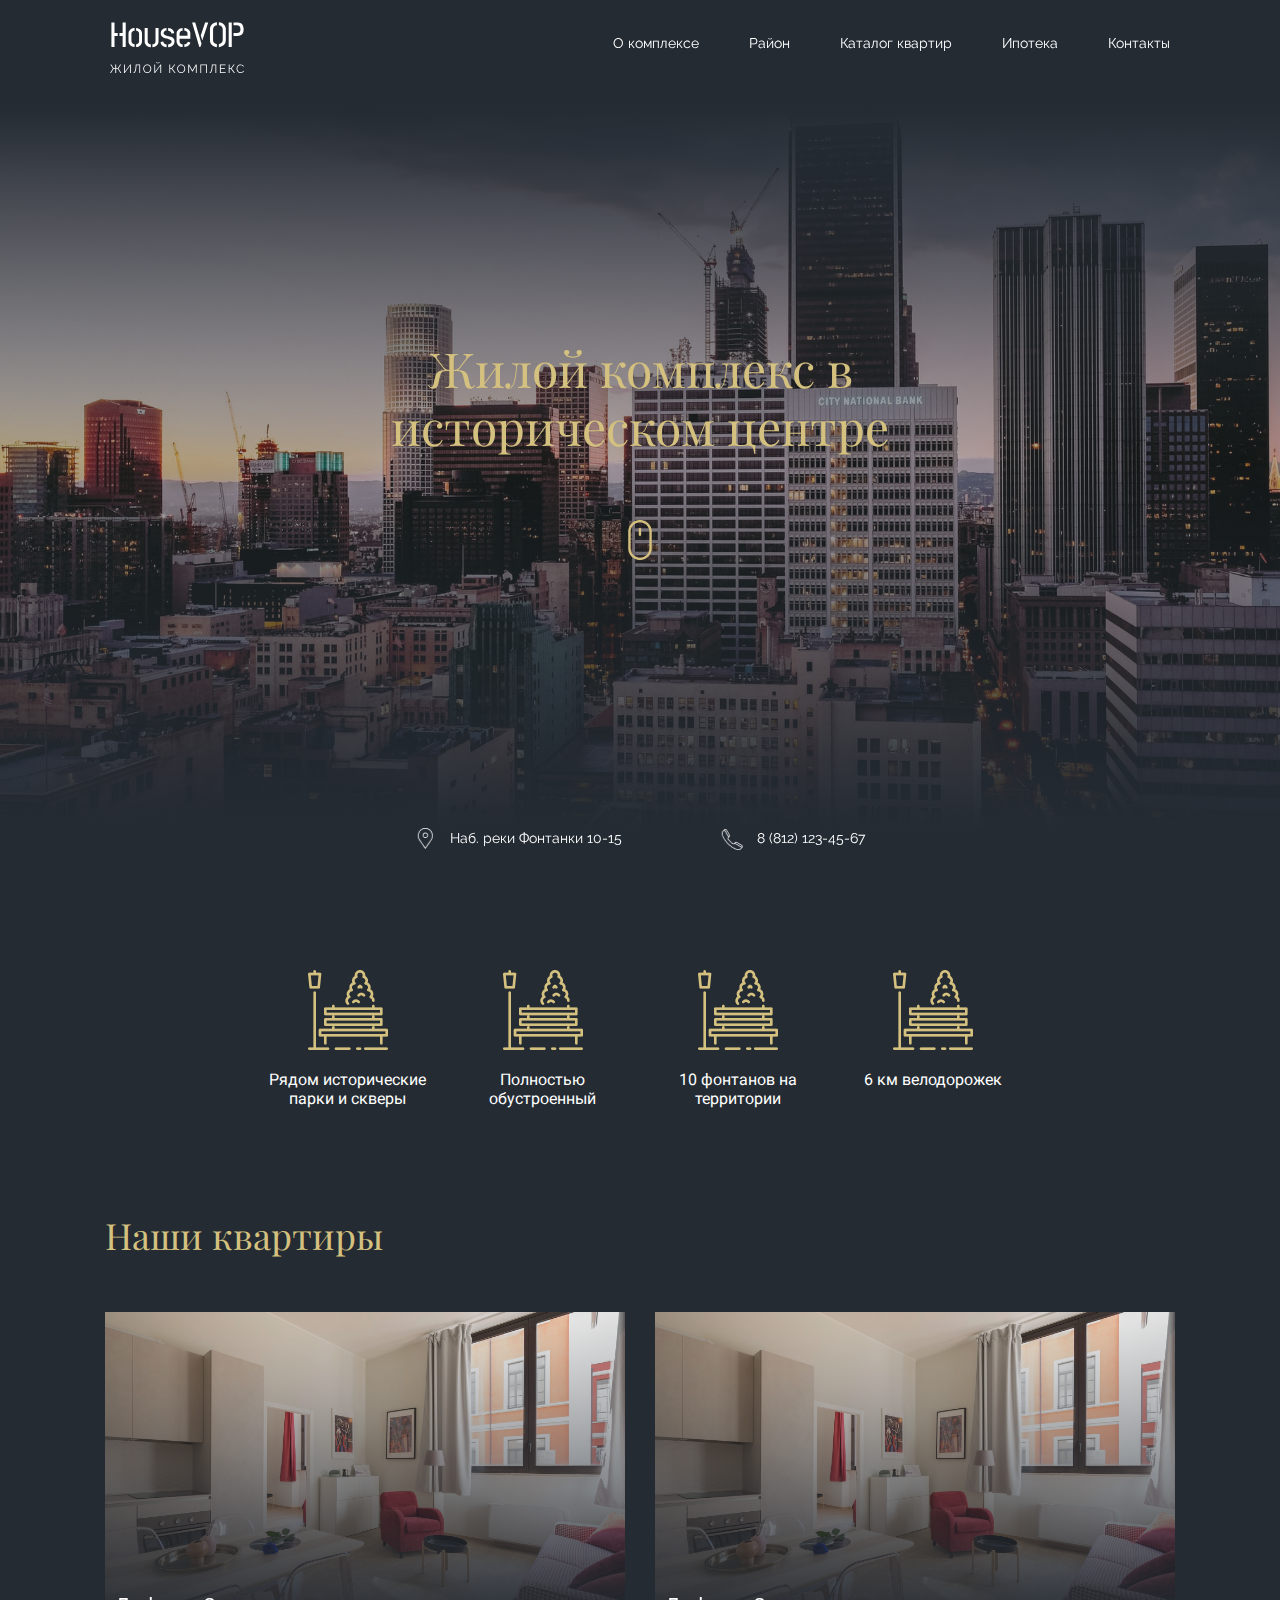
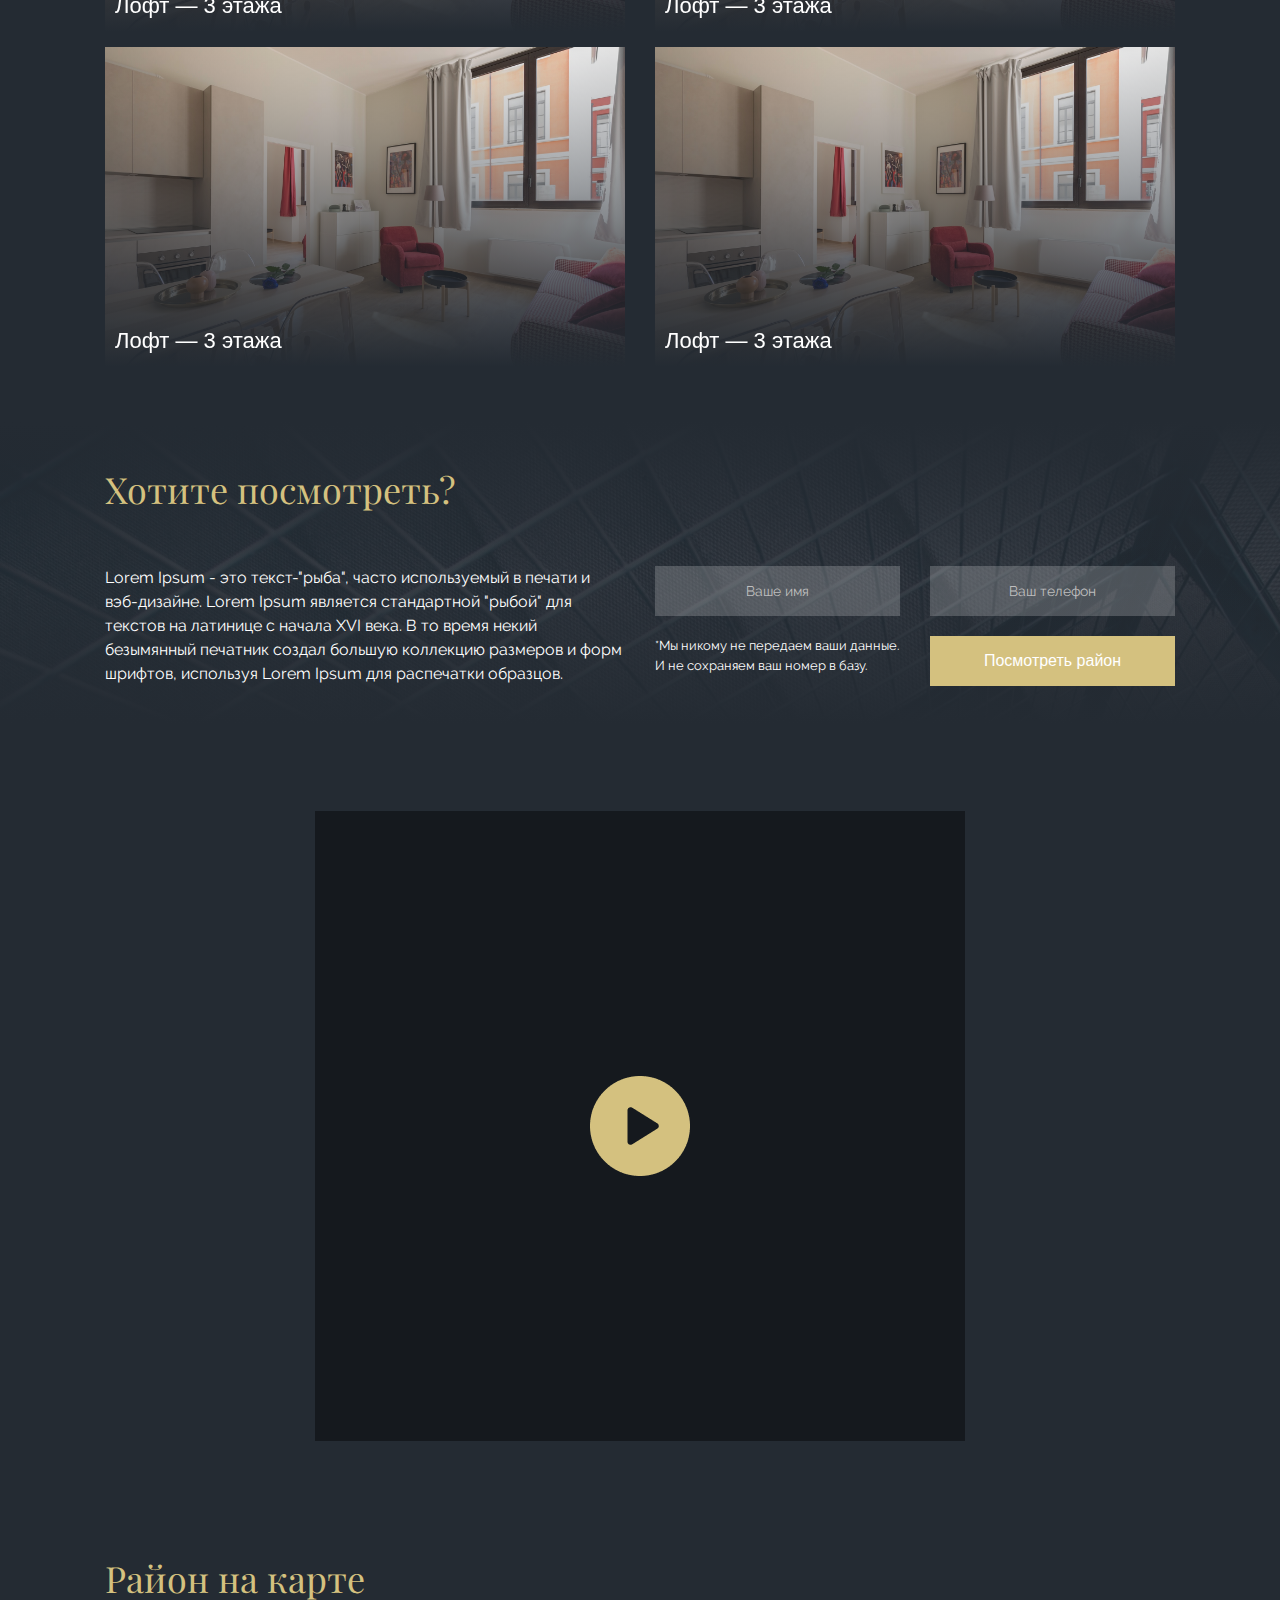
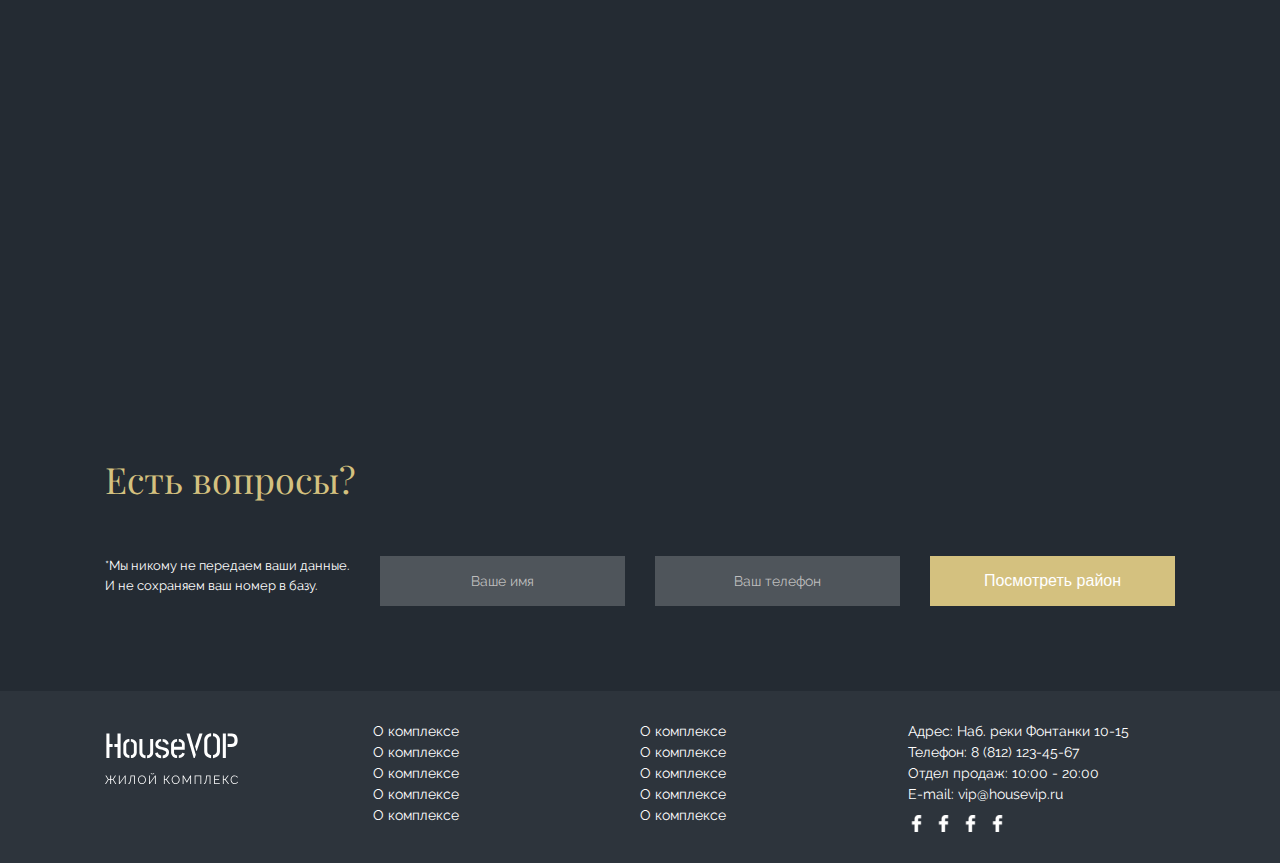
==== index.html @ dcdd450c "add home page" ====
<!DOCTYPE html>
<html lang="en">
<head>
	<title></title>
	 <meta charset="UTF-8">
   	 <meta name="viewport" content="width=device-width, initial-scale=1.0">

   	<link rel="stylesheet" type="text/css" href="css/bootstrap.css">
   	<link rel="stylesheet" type="text/css" href="css/slick.css">
   	<link rel="stylesheet" type="text/css" href="css/slicktheme.css">
	<link rel="stylesheet" type="text/css" href="css/main.css">

</head>
<body>



<header id="header">
	<div class="header_fluid">
		<div class="logo">
			<a href="">
				<img src="images/first-screen__logo.svg" alt="">
			</a>
		</div>

		<nav>
			<ul>
				<li>
					<a href="">О комплексе</a>
				</li>
				<li>
					<a href="">Район</a>
				</li>
				<li>
					<a href="">Каталог квартир</a>
				</li>
				<li>
					<a href="">Ипотека</a>
				</li>
				<li>
					<a href="">Контакты</a>
				</li>
			</ul>
		</nav>
	</div>
</header>

<main id="main_wrapper">

	<div class="slider_fluid">

		<div class="home_info_slider">
			<div>
				<h2>
					<a href="">
						Жилой комплекс в историческом центре
					</a>
				</h2>
			</div>

			<div>
				<h2>
					<a href="">
						Жилой комплекс в историческом центре
					</a>
				</h2>
			</div>
			<div>
				<h2>
					<a href="">
						Жилой комплекс в историческом центре
					</a>
				</h2>
			</div>
			<div>	
				<h2>
					<a href="">
						Жилой комплекс в историческом центре
					</a>
				</h2>
			</div>
			
		</div>


		<div class="scroll_down">
			<a href="#about">
				<img src="images/mouse.png" alt="">
			</a>
		</div>

	</div>

	<div class="home_contact_info_fluids">

		<div>
			<img src="images/placeholder.png">
			<span>Наб. реки Фонтанки 10-15</span>
		</div>

		<div>
			<a href="tel:8 (812) 123-45-67">
				<img src="images/phone-call.png">
              <span>8 (812) 123-45-67</span>
            </a>
		</div>

	</div>
	
</main>


<section id="about">

	<div class="info_tabs_fluid">
		
		<div class="info_tabs_box">
			<div class="info_tab">
				<a href="">
					<img src="images/bench.png" alt="">
					<h3>Рядом исторические парки и скверы</h3>
				</a>
			</div>

			<div class="info_tab">
				<a href="">
					<img src="images/bench.png" alt="">
					<h3>Полностью обустроенный</h3>
				</a>
			</div>

			<div class="info_tab">
				<a href="">
					<img src="images/bench.png" alt="">
					<h3>10 фонтанов на территории</h3>
				</a>
			</div>

			<div class="info_tab">
				<a href="">
					<img src="images/bench.png" alt="">
					<h3>6 км велодорожек</h3>
				</a>
			</div>
		</div>
	</div>



	<div class="rooms_fluid">

	<div class="rooms_main_wrapper">

		<div class="common_title">
			<span>Наши квартиры</span>
		</div>

		<div class="rooms_box_wrapper">

			<div class="rooms_box">
				<a href="">
					<img src="images/deborah-cortelazzi-gREquCUXQLI-unsplash.jpg" alt="">
					<span>Лофт — 3 этажа</span>
				</a>
			</div>

			<div class="rooms_box">
				<a href="">
					<img src="images/deborah-cortelazzi-gREquCUXQLI-unsplash.jpg" alt="">
					<span>Лофт — 3 этажа</span>
				</a>
			</div>

			<div class="rooms_box">
				<a href="">
					<img src="images/deborah-cortelazzi-gREquCUXQLI-unsplash.jpg" alt="">
					<span>Лофт — 3 этажа</span>
				</a>
			</div>

			<div class="rooms_box">
				<a href="">
					<img src="images/deborah-cortelazzi-gREquCUXQLI-unsplash.jpg" alt="">
					<span>Лофт — 3 этажа</span>
				</a>
			</div>

		</div>
		</div>

	</div>

</section>


<section id="form_section">
	<div class="form_fluid">
		<div class="common_title">
			<span>Хотите посмотреть?</span>
		</div>

		<div class="form_box">

			<div class="form_left_info">
				<p>Lorem Ipsum - это текст-"рыба", часто используемый в печати и вэб-дизайне. Lorem Ipsum является стандартной "рыбой" для текстов на латинице с начала XVI века. В то время некий безымянный печатник создал большую коллекцию размеров и форм шрифтов, используя Lorem Ipsum для распечатки образцов. </p>
			</div>

			<div class="form_inputs">
				<form>
					<div>
						<input type="text" name="" placeholder="Ваше имя">
					</div>
					<div>
						<input type="number" name="" placeholder="Ваш телефон">
					</div>
					<div>
						<p>*Мы никому не передаем ваши данные. И не сохраняем ваш номер в базу.</p>
					</div>
					<div>
						<button>Посмотреть район</button>
					</div>

				</form>


			</div>

		</div>

	</div>
</section>



<section id="video_section">
	

	<div class="video_fluid">
		<div class="home_video_box">
			<div class="video_decor">
				<img src="images/video_icon.png">
			</div>	
			<video muted="muted">
			  <source src="video/Trees.mp4" type="video/mp4">
			</video>
		</div>

	</div>
</section>



<section id="map_section">
	<div class="map_fluid">

		<div class="common_title">
			<span>Район на карте</span>
		</div>

		<div class="map_box">

			<iframe src="https://www.google.com/maps/embed?pb=!1m18!1m12!1m3!1d325518.68780316407!2d30.252511957059642!3d50.4016990487754!2m3!1f0!2f0!3f0!3m2!1i1024!2i768!4f13.1!3m3!1m2!1s0x40d4cf4ee15a4505%3A0x764931d2170146fe!2sKyiv%2C%20Ukraine%2C%2002000!5e0!3m2!1sen!2sge!4v1590534793824!5m2!1sen!2sge" width="100%" allowfullscreen="" aria-hidden="false" tabindex="0"></iframe>

		</div>

	</div>
</section>



<section id="question">
	<div class="question_fluid common_width">

		<div class="common_title">
			<span>Есть вопросы?</span>
		</div>

		<div class="form_inputs">
				<form class="question_form">
					<div>
						<p>*Мы никому не передаем ваши данные. И не сохраняем ваш номер в базу.</p>
					</div>
					<div>
						<input type="text" name="" placeholder="Ваше имя">
					</div>
					<div>
						<input type="number" name="" placeholder="Ваш телефон">
					</div>
					
					<div>
						<button>Посмотреть район</button>
					</div>

				</form>


			</div>

	</div>
</section>



<footer>
	
	<div class="footer_fluid common_width">

		<div class="logo">
			<a href="">
				<img src="images/first-screen__logo.svg" alt="">
			</a>
		</div>
		<div>
			<ul>
				<li>
					<a href="">О комплексе</a>
				</li>
				<li>
					<a href="">О комплексе</a>
				</li>
				<li>
					<a href="">О комплексе</a>
				</li>
				<li>
					<a href="">О комплексе</a>
				</li>
				<li>
					<a href="">О комплексе</a>
				</li>
			</ul>
		</div>
		<div>
			<ul>
				<li>
					<a href="">О комплексе</a>
				</li>
				<li>
					<a href="">О комплексе</a>
				</li>
				<li>
					<a href="">О комплексе</a>
				</li>
				<li>
					<a href="">О комплексе</a>
				</li>
				<li>
					<a href="">О комплексе</a>
				</li>
			</ul>
		</div>
		<div>
			<ul>
				<li>
					Адрес: Наб. реки Фонтанки 10-15
				</li>
				<li>
					Телефон: 8 (812) 123-45-67
				</li>
				<li>
					Отдел продаж: 10:00 - 20:00
				</li>
				<li>
					E-mail: vip@housevip.ru
				</li>
				<li class="footer_social">
					<a href="" target="_blank">
						<img src="images/facebook-logo.png" alt="">
					</a>
					<a href="" target="_blank">
						<img src="images/facebook-logo.png" alt="">
					</a>
					<a href="" target="_blank">
						<img src="images/facebook-logo.png" alt="">
					</a>
					<a href="" target="_blank">
						<img src="images/facebook-logo.png" alt="">
					</a>
				</li>
			</ul>
		</div>

	</div>
</footer>










<script src="js/jquery-3.3.1.min.js"></script>
<script src="js/bootstrap.js"></script>
<script src="js/slick.js"></script>
<script src="js/main.js"></script>
</body>
</html>
---- css/slicktheme.css ----
@charset 'UTF-8';
/* Slider */
.slick-loading .slick-list
{
    background: #fff url('./ajax-loader.gif') center center no-repeat;
}

/* Icons */
@font-face
{
    font-family: 'slick';
    font-weight: normal;
    font-style: normal;

    src: url('./fonts/slick.eot');
    src: url('./fonts/slick.eot?#iefix') format('embedded-opentype'), url('./fonts/slick.woff') format('woff'), url('./fonts/slick.ttf') format('truetype'), url('./fonts/slick.svg#slick') format('svg');
}
/* Arrows */
.slick-prev,
.slick-next
{
    font-size: 0;
    line-height: 0;

    position: absolute;
    top: 50%;

    display: block;

    width: 50px;
    height: 50px;
    padding: 0;
    -webkit-transform: translate(0, -50%);
    -ms-transform: translate(0, -50%);
    transform: translate(0, -50%);

    cursor: pointer;

    color: transparent;
    border: none;
    outline: none;
    background: transparent;
}

.slick-prev:hover:before,
.slick-prev:focus:before,
.slick-next:hover:before,
.slick-next:focus:before
{
    opacity: 1;
}
.slick-prev.slick-disabled:before,
.slick-next.slick-disabled:before
{
    opacity: .25;
}

.slick-prev:before,
.slick-next:before
{
    font-family: 'slick';
    font-size: 20px;
    line-height: 1;

    opacity: .75;
    color: white;

    -webkit-font-smoothing: antialiased;
    -moz-osx-font-smoothing: grayscale;
}

.slick-prev
{
    left: -25px;
}
[dir='rtl'] .slick-prev
{
    right: -25px;
    left: auto;
}



.slick-next
{
    right: -25px;
}
[dir='rtl'] .slick-next
{
    right: auto;
    left: -25px;
}


/* Dots */
.slick-dotted.slick-slider
{
    margin-bottom: 30px;
}

.slick-dots
{
    position: absolute;
    bottom: -25px;

    display: block;

    width: 100%;
    padding: 0;
    margin: 0;

    list-style: none;

    text-align: center;
}
.slick-dots li
{
    position: relative;

    display: inline-block;

    width: 20px;
    height: 20px;
    margin: 0 5px;
    padding: 0;

    cursor: pointer;
}
.slick-dots li button
{
    font-size: 0;
    line-height: 0;

    display: block;

    width: 20px;
    height: 20px;
    padding: 5px;

    cursor: pointer;

    color: transparent;
    border: 0;
    outline: none;
    background: transparent;
}
.slick-dots li button:hover,
.slick-dots li button:focus
{
    outline: none;
}
.slick-dots li button:hover:before,
.slick-dots li button:focus:before
{
    opacity: 1;
}
.slick-dots li button:before
{
    font-family: 'slick';
    font-size: 6px;
    line-height: 20px;

    position: absolute;
    top: 0;
    left: 0;

    width: 20px;
    height: 20px;

    content: 'â€¢';
    text-align: center;

    opacity: .25;
    color: black;

    -webkit-font-smoothing: antialiased;
    -moz-osx-font-smoothing: grayscale;
}
.slick-dots li.slick-active button:before
{
    opacity: .75;
    color: black;
}
---- css/main.css ----
@charset "UTF-8";
/* Basic Reset */
*,
*::before,
*::after {
  margin: 0;
  padding: 0;
  box-sizing: border-box;
  outline: none;
  list-style-type: none;
  border: none;
  text-decoration: none; }

*:focus {
  outline: none; }

ul, h1, h2, h3, h4 {
  margin: 0px; }

li {
  list-style-type: none; }

a {
  text-decoration: none; }

a:hover {
  text-decoration: none; }

html {
  scroll-behavior: smooth; }

input::-webkit-outer-spin-button,
input::-webkit-inner-spin-button {
  -webkit-appearance: none; }

/* Firefox */
input[type=number] {
  -moz-appearance: textfield; }

::-webkit-scrollbar {
  width: 10px;
  background: #fff; }

/* Handle */
::-webkit-scrollbar-thumb {
  background: #242B33; }

/* Handle on hover */
::-webkit-scrollbar-thumb:hover {
  background: #D4C17F; }

body {
  background: #242B33; }

@font-face {
  font-family: 'Conv_Raleway-Medium';
  src: url("../fonts/Raleway-Medium.eot");
  src: local("Γÿ║"), url("../fonts/Raleway-Medium.woff") format("woff"), url("../fonts/Raleway-Medium.ttf") format("truetype"), url("../fonts/Raleway-Medium.svg") format("svg");
  font-weight: normal;
  font-style: normal; }
@font-face {
  font-family: 'Conv_Raleway-Regular';
  src: url("../fonts/Raleway-Regular.eot");
  src: local("Γÿ║"), url("../fonts/Raleway-Regular.woff") format("woff"), url("../fonts/Raleway-Regular.ttf") format("truetype"), url("../fonts/Raleway-Regular.svg") format("svg");
  font-weight: normal;
  font-style: normal; }
@font-face {
  font-family: 'Conv_PlayfairDisplay-Regular';
  src: url("../fonts/PlayfairDisplay-Regular.eot");
  src: local("Γÿ║"), url("../fonts/PlayfairDisplay-Regular.woff") format("woff"), url("../fonts/PlayfairDisplay-Regular.ttf") format("truetype"), url("../fonts/PlayfairDisplay-Regular.svg") format("svg");
  font-weight: normal;
  font-style: normal; }
@font-face {
  font-family: 'Conv_Roboto-Regular';
  src: url("../fonts/Roboto-Regular.eot");
  src: local("Γÿ║"), url("../fonts/Roboto-Regular.woff") format("woff"), url("../fonts/Roboto-Regular.ttf") format("truetype"), url("../fonts/Roboto-Regular.svg") format("svg");
  font-weight: normal;
  font-style: normal; }
#header {
  position: fixed;
  top: 0;
  left: 0;
  width: 100%;
  height: auto; }
  #header .header_fluid {
    display: flex;
    max-width: 1080px;
    margin: 0 auto;
    justify-content: space-between;
    align-items: center;
    padding: 10px 10px 10px 10px; }
    #header .header_fluid .logo a {
      display: block; }
      #header .header_fluid .logo a img {
        width: 135px;
        object-fit: contain; }
    #header .header_fluid nav ul {
      display: flex; }
      #header .header_fluid nav ul li:not(:last-child) {
        margin-right: 50px; }
      #header .header_fluid nav ul li a {
        color: #fff;
        font-size: 14px;
        font-family: "Conv_Raleway-Regular";
        transition: all .3s; }
        #header .header_fluid nav ul li a:hover {
          color: #D4C17F; }

footer {
  background-color: #2D343C;
  padding: 30px 0; }
  footer .footer_fluid {
    display: flex;
    padding: 0 15px; }
    footer .footer_fluid > div {
      flex: 0 0 25%;
      max-width: 25%; }
      footer .footer_fluid > div ul li {
        color: #fff;
        font-family: "Conv_Raleway-Regular";
        font-size: 14px; }
        footer .footer_fluid > div ul li a {
          color: #fff;
          font-family: "Conv_Raleway-Regular";
          font-size: 14px; }
          footer .footer_fluid > div ul li a:hover {
            text-decoration: underline; }
  footer .footer_social {
    display: flex;
    margin-top: 7px; }
    footer .footer_social a:not(:last-child) {
      margin-right: 10px; }
    footer .footer_social a img {
      height: 17px; }

.common_width {
  max-width: 1100px;
  margin: 0 auto; }

#main_wrapper {
  background-image: linear-gradient(180deg, #242B33 11.98%, rgba(45, 52, 60, 0.38) 51.04%, #242B33 92.19%), url("../images/owen-lystrup-boLgiM0qwkg-unsplash.jpg");
  width: 100%;
  height: 100vh;
  background-size: cover;
  background-repeat: no-repeat;
  background-position: center; }
  #main_wrapper .scroll_down {
    margin-top: 5%;
    animation: scrollAnime 3s linear infinite; }
  #main_wrapper .home_contact_info_fluids {
    display: flex;
    position: absolute;
    bottom: 50px;
    left: 50%;
    transform: translateX(-50%);
    align-items: center; }
    #main_wrapper .home_contact_info_fluids > div:first-child {
      margin-right: 100px; }
    #main_wrapper .home_contact_info_fluids > div img {
      padding-right: 10px;
      height: 21px;
      object-fit: contain; }
    #main_wrapper .home_contact_info_fluids > div a, #main_wrapper .home_contact_info_fluids > div span {
      color: #fff;
      font-family: "Conv_Raleway-Regular";
      font-size: 14px; }
  #main_wrapper .slider_fluid {
    height: 100%;
    display: flex;
    align-items: center;
    justify-content: center;
    flex-direction: column; }
    #main_wrapper .slider_fluid .home_info_slider {
      max-width: 540px;
      margin: 0 auto; }
      #main_wrapper .slider_fluid .home_info_slider > div {
        text-align: center; }
        #main_wrapper .slider_fluid .home_info_slider > div h2 a {
          color: #D4C17F;
          font-size: 48px;
          font-family: "Conv_PlayfairDisplay-Regular"; }

@keyframes scrollAnime {
  0% {
    transform: translateY(0); }
  50% {
    transform: translateY(6px); }
  100% {
    transform: translateY(0); } }
#about {
  background-color: #242B33; }

.info_tabs_fluid .info_tabs_box {
  display: flex;
  max-width: 800px;
  margin: 0 auto;
  padding: 70px 10px; }
  .info_tabs_fluid .info_tabs_box .info_tab {
    max-width: 25%;
    flex: 0 0 25%;
    padding: 0 10px; }
    .info_tabs_fluid .info_tabs_box .info_tab a {
      display: flex;
      align-items: center;
      justify-content: center;
      flex-direction: column;
      text-align: center; }
      .info_tabs_fluid .info_tabs_box .info_tab a img {
        width: 80px;
        object-fit: contain; }
      .info_tabs_fluid .info_tabs_box .info_tab a h3 {
        font-size: 16px;
        color: #fff;
        margin-top: 20px;
        font-family: "Conv_Roboto-Regular"; }

.rooms_fluid .rooms_main_wrapper {
  max-width: 1100px;
  margin: 0 auto; }
.rooms_fluid .rooms_box_wrapper {
  display: flex;
  flex-wrap: wrap;
  justify-content: space-between; }
  .rooms_fluid .rooms_box_wrapper .rooms_box {
    max-width: 50%;
    flex: 0 0 50%;
    padding: 0 15px;
    margin-bottom: 15px; }
    .rooms_fluid .rooms_box_wrapper .rooms_box a {
      display: block;
      width: 100%;
      height: 320px;
      position: relative; }
      .rooms_fluid .rooms_box_wrapper .rooms_box a:after {
        width: 100%;
        height: 100%;
        background-image: linear-gradient(180deg, rgba(36, 43, 51, 0) 0%, #242B33 100%);
        position: absolute;
        top: 0;
        left: 0;
        z-index: 1;
        content: ""; }
      .rooms_fluid .rooms_box_wrapper .rooms_box a img {
        width: 100%;
        height: 100%;
        object-fit: cover; }
      .rooms_fluid .rooms_box_wrapper .rooms_box a span {
        position: absolute;
        left: 10px;
        bottom: 10px;
        z-index: 10;
        color: #fff;
        font-style: "Conv_Raleway-Regular";
        font-size: 22px; }

.common_title {
  font-family: "Conv_PlayfairDisplay-Regular";
  color: #D4C17F;
  font-size: 36px;
  margin-bottom: 50px;
  padding-top: 30px;
  padding-left: 15px; }

#form_section {
  padding: 50px 0;
  background: linear-gradient(180deg, #242B33 10.42%, rgba(36, 43, 51, 0) 50.52%, #242B33 90.1%), linear-gradient(0deg, rgba(36, 43, 51, 0.9), rgba(36, 43, 51, 0.9)), url("../images/andre-sanano-gQ06DrUzNIk-unsplash.jpg"), #C4C4C4; }
  #form_section .form_fluid {
    max-width: 1100px;
    margin: 0 auto; }

.form_box {
  display: flex;
  justify-content: space-between; }
  .form_box > div {
    flex: 0 0 50%;
    max-width: 50%; }
    .form_box > div.form_left_info {
      padding: 0 15px; }
      .form_box > div.form_left_info p {
        color: #fff;
        font-family: "Conv_Raleway-Regular";
        font-size: 16px; }

.form_inputs form {
  display: flex;
  justify-content: space-between;
  flex-wrap: wrap; }
  .form_inputs form > div {
    flex: 0 0 50%;
    max-width: 50%;
    margin-bottom: 20px;
    padding: 0 15px; }
    .form_inputs form > div p {
      color: #fff;
      font-family: "Conv_Raleway-Regular";
      font-size: 13px; }
    .form_inputs form > div button {
      border: none;
      color: #fff;
      font-size: 16px;
      background-color: #D4C17F;
      outline: none;
      padding: 10px 0;
      width: 100%;
      height: 50px;
      cursor: pointer; }
    .form_inputs form > div input {
      background-color: rgba(255, 255, 255, 0.2);
      text-align: center;
      color: #fff;
      font-family: "Conv_Raleway-Regular";
      font-size: 14px;
      width: 100%;
      padding: 10px 5px;
      height: 50px; }
      .form_inputs form > div input::placeholder {
        color: #BEBEBE;
        font-family: "Conv_Raleway-Regular";
        font-size: 14px; }
  .form_inputs form.question_form {
    flex-wrap: unset; }
    .form_inputs form.question_form > div {
      flex: 0 0 25%;
      max-width: 25%; }

#video_section {
  padding: 50px 0; }

.home_video_box {
  max-width: 650px;
  margin: 0 auto;
  height: 70vh;
  overflow: hidden;
  position: relative;
  user-select: none; }
  .home_video_box .video_decor {
    position: absolute;
    width: 100%;
    height: 100%;
    top: 0;
    left: 0;
    background-color: rgba(0, 0, 0, 0.4);
    display: flex;
    align-items: center;
    justify-content: center; }
    .home_video_box .video_decor.active {
      display: none; }
  .home_video_box video {
    width: 100%;
    height: 100%;
    object-fit: cover;
    cursor: pointer; }

#question {
  padding: 30px 0 60px; }

#map_section {
  padding: 30px 0; }
  #map_section .map_fluid {
    max-width: 1100px;
    margin: 0 auto; }
  #map_section .map_box {
    padding: 0 15px;
    width: 100%; }
    #map_section .map_box iframe {
      width: 100%;
      height: 300px;
      object-fit: cover; }

/*# sourceMappingURL=main.css.map */
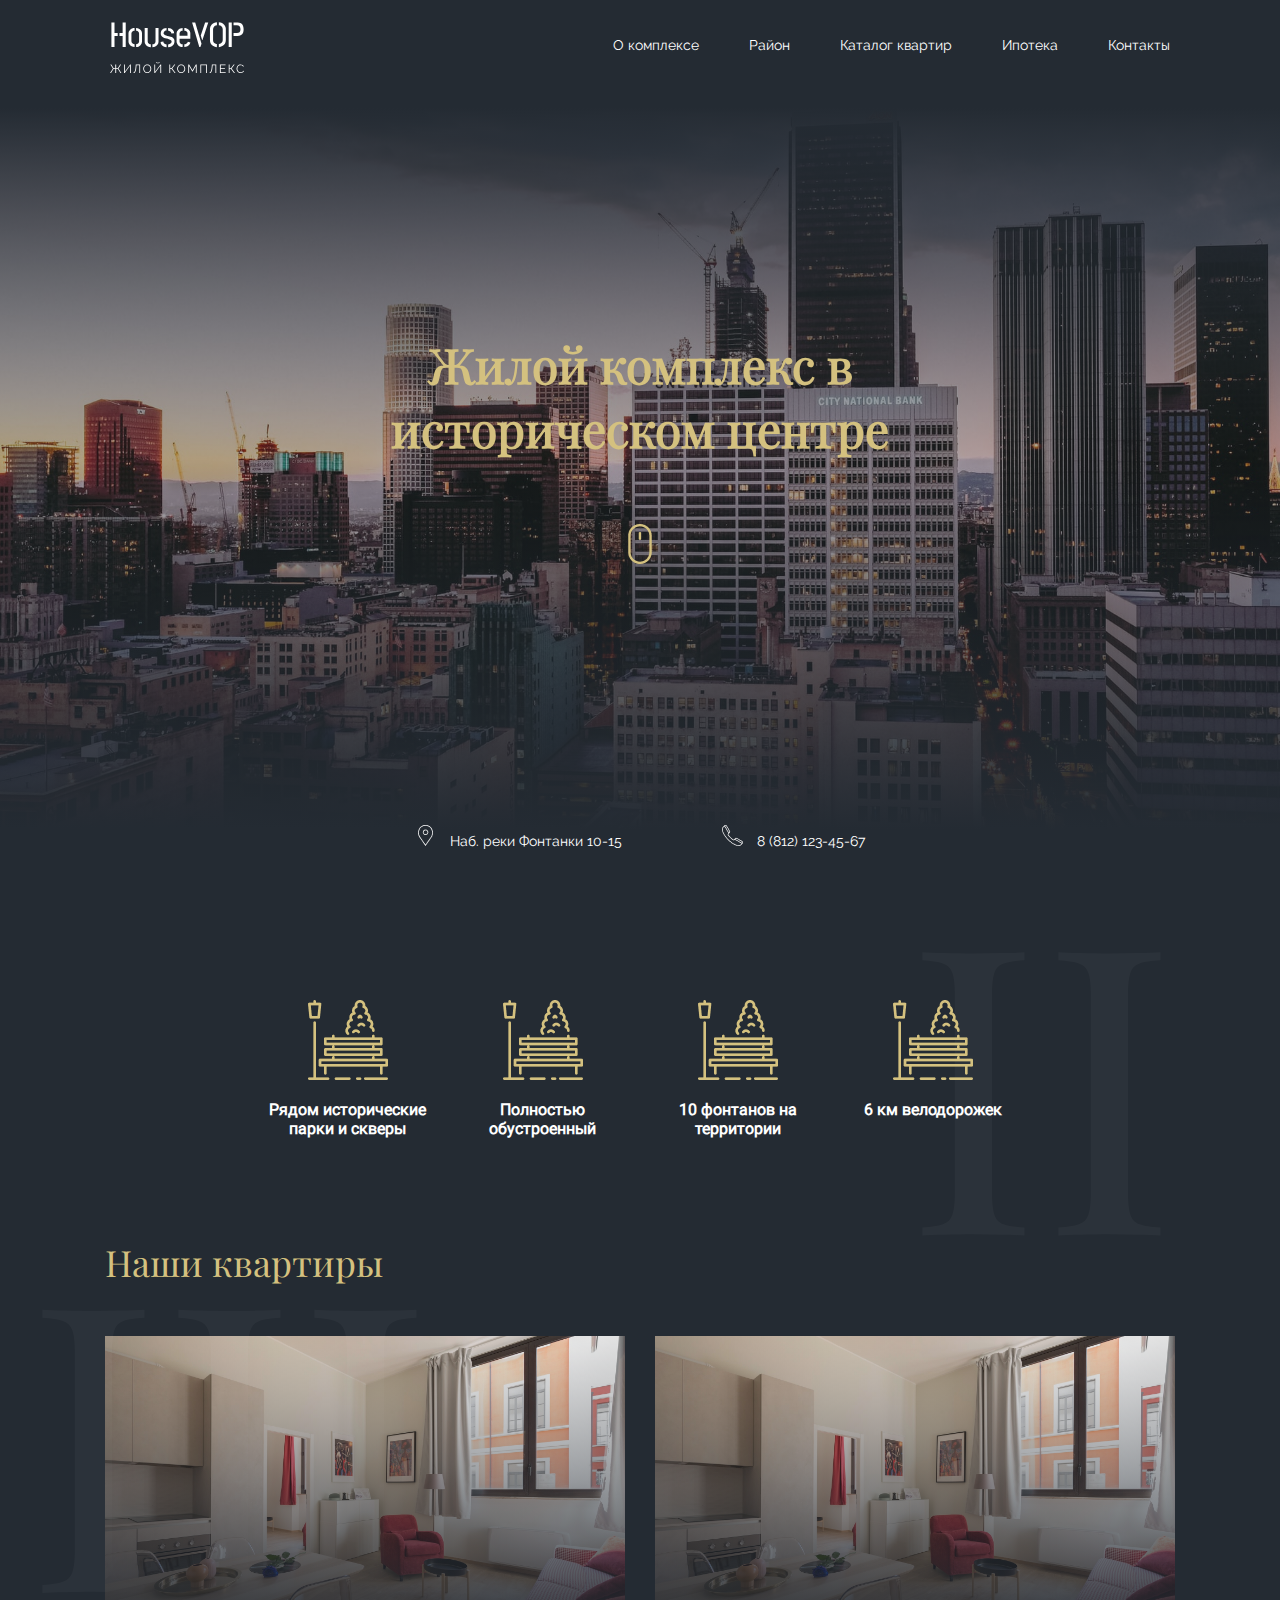
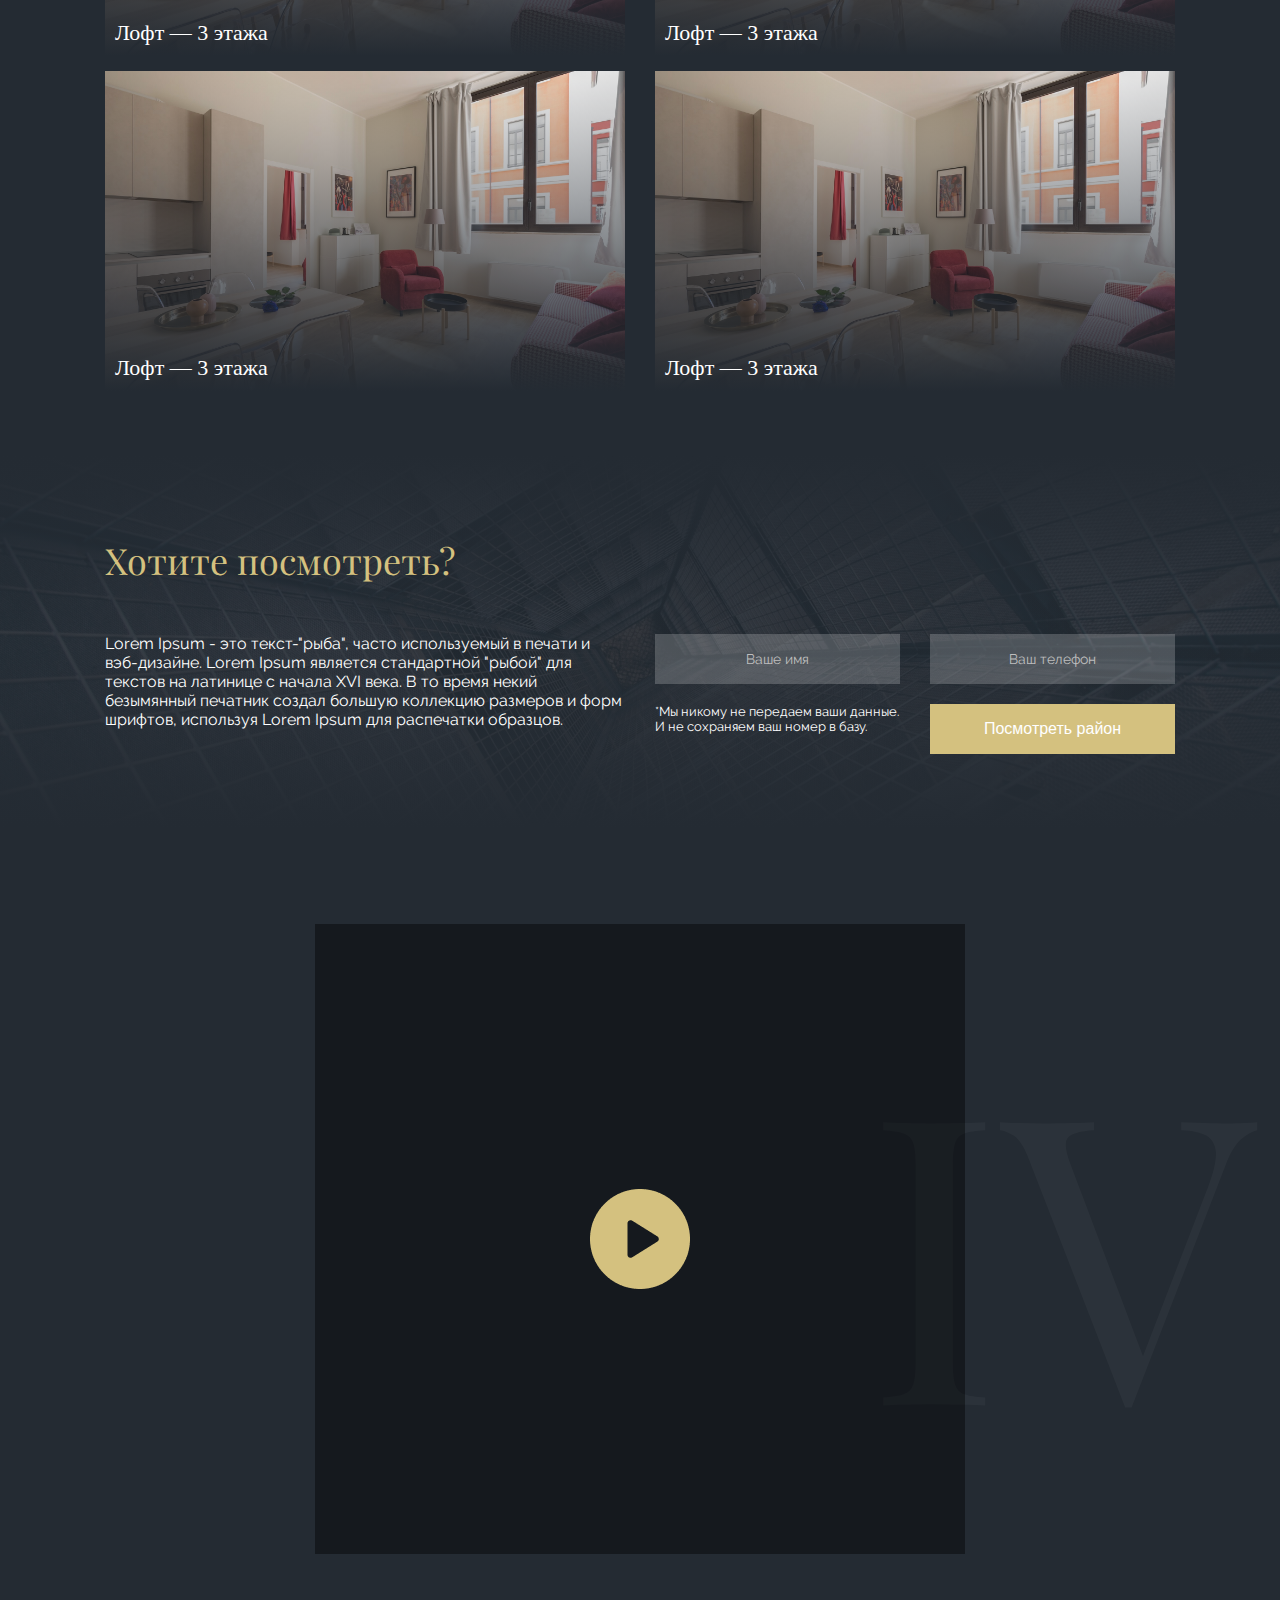
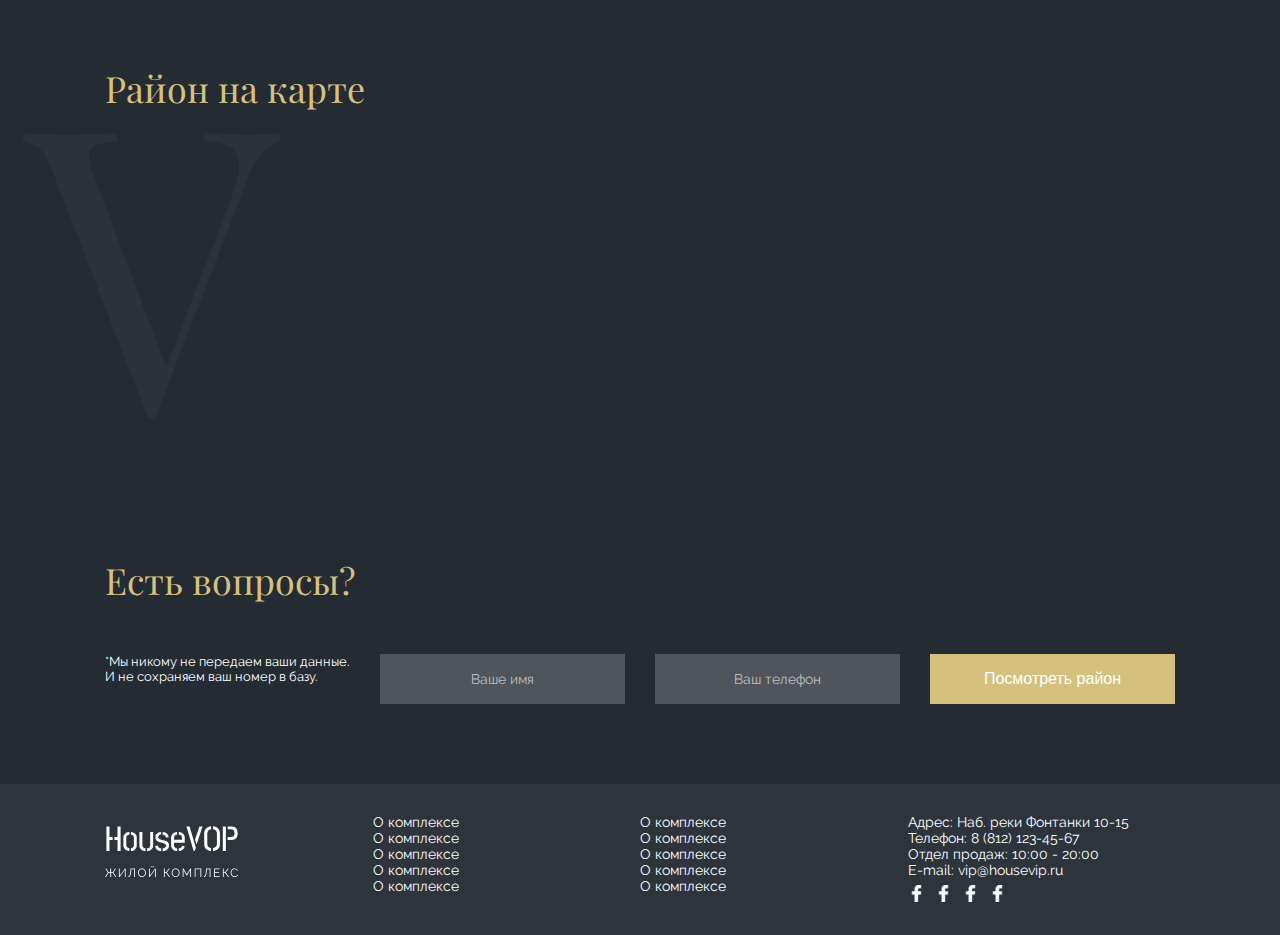
==== commit e4fc7a38: "add home page without responsive" ====
--- a/index.html
+++ b/index.html
@@ -5,7 +5,6 @@
 	 <meta charset="UTF-8">
    	 <meta name="viewport" content="width=device-width, initial-scale=1.0">
 
-   	<link rel="stylesheet" type="text/css" href="css/bootstrap.css">
    	<link rel="stylesheet" type="text/css" href="css/slick.css">
    	<link rel="stylesheet" type="text/css" href="css/slicktheme.css">
 	<link rel="stylesheet" type="text/css" href="css/main.css">
@@ -143,12 +142,20 @@
 				</a>
 			</div>
 		</div>
-	</div>
-
-
-
-	<div class="rooms_fluid">
-
+
+
+		<div class="section_number">
+			<span>II</span>
+		</div>
+	</div>
+
+
+
+<div class="rooms_fluid">
+			<div class="section_number">
+
+				<span>III</span>
+			</div>
 	<div class="rooms_main_wrapper">
 
 		<div class="common_title">
@@ -156,6 +163,8 @@
 		</div>
 
 		<div class="rooms_box_wrapper">
+
+
 
 			<div class="rooms_box">
 				<a href="">
@@ -236,6 +245,12 @@
 	
 
 	<div class="video_fluid">
+
+		<div class="section_number">
+
+				<span>IV</span>
+		</div>
+
 		<div class="home_video_box">
 			<div class="video_decor">
 				<img src="images/video_icon.png">
@@ -251,6 +266,11 @@
 
 
 <section id="map_section">
+
+	<div class="section_number">
+				<span>V</span>
+		</div>
+
 	<div class="map_fluid">
 
 		<div class="common_title">
@@ -392,7 +412,6 @@
 
 
 <script src="js/jquery-3.3.1.min.js"></script>
-<script src="js/bootstrap.js"></script>
 <script src="js/slick.js"></script>
 <script src="js/main.js"></script>
 </body>
--- a/css/main.css
+++ b/css/main.css
@@ -81,7 +81,9 @@
   top: 0;
   left: 0;
   width: 100%;
-  height: auto; }
+  z-index: 1000;
+  height: auto;
+  background-color: #242B33; }
   #header .header_fluid {
     display: flex;
     max-width: 1080px;
@@ -188,70 +190,111 @@
   100% {
     transform: translateY(0); } }
 #about {
-  background-color: #242B33; }
-
-.info_tabs_fluid .info_tabs_box {
-  display: flex;
-  max-width: 800px;
-  margin: 0 auto;
-  padding: 70px 10px; }
-  .info_tabs_fluid .info_tabs_box .info_tab {
-    max-width: 25%;
-    flex: 0 0 25%;
-    padding: 0 10px; }
-    .info_tabs_fluid .info_tabs_box .info_tab a {
-      display: flex;
-      align-items: center;
-      justify-content: center;
-      flex-direction: column;
-      text-align: center; }
-      .info_tabs_fluid .info_tabs_box .info_tab a img {
-        width: 80px;
-        object-fit: contain; }
-      .info_tabs_fluid .info_tabs_box .info_tab a h3 {
-        font-size: 16px;
-        color: #fff;
-        margin-top: 20px;
-        font-family: "Conv_Roboto-Regular"; }
-
-.rooms_fluid .rooms_main_wrapper {
-  max-width: 1100px;
-  margin: 0 auto; }
-.rooms_fluid .rooms_box_wrapper {
-  display: flex;
-  flex-wrap: wrap;
-  justify-content: space-between; }
-  .rooms_fluid .rooms_box_wrapper .rooms_box {
-    max-width: 50%;
-    flex: 0 0 50%;
-    padding: 0 15px;
-    margin-bottom: 15px; }
-    .rooms_fluid .rooms_box_wrapper .rooms_box a {
-      display: block;
-      width: 100%;
-      height: 320px;
-      position: relative; }
-      .rooms_fluid .rooms_box_wrapper .rooms_box a:after {
+  background-color: #242B33;
+  padding-top: 30px; }
+
+.info_tabs_fluid {
+  position: relative; }
+  .info_tabs_fluid .section_number {
+    position: absolute;
+    top: 50%;
+    transform: translateY(-50%);
+    right: 8%;
+    z-index: 1; }
+    .info_tabs_fluid .section_number span {
+      font-size: 400px;
+      font-family: "Conv_PlayfairDisplay-Regular";
+      color: #fff;
+      opacity: .03; }
+  .info_tabs_fluid .info_tabs_box {
+    display: flex;
+    max-width: 800px;
+    margin: 0 auto;
+    padding: 70px 10px;
+    position: relative;
+    z-index: 100; }
+    .info_tabs_fluid .info_tabs_box .info_tab {
+      max-width: 25%;
+      flex: 0 0 25%;
+      padding: 0 10px; }
+      .info_tabs_fluid .info_tabs_box .info_tab a {
+        display: flex;
+        align-items: center;
+        justify-content: center;
+        flex-direction: column;
+        text-align: center;
+        transition: all .4s; }
+        .info_tabs_fluid .info_tabs_box .info_tab a img {
+          width: 80px;
+          object-fit: contain; }
+        .info_tabs_fluid .info_tabs_box .info_tab a h3 {
+          font-size: 16px;
+          color: #fff;
+          margin-top: 20px;
+          transition: all .3s;
+          font-family: "Conv_Roboto-Regular"; }
+        .info_tabs_fluid .info_tabs_box .info_tab a:hover {
+          transform: translateY(-5px); }
+          .info_tabs_fluid .info_tabs_box .info_tab a:hover h3 {
+            color: #D4C17F; }
+
+.rooms_fluid {
+  position: relative; }
+  .rooms_fluid .section_number {
+    position: absolute;
+    top: -6%;
+    left: 2%;
+    z-index: 1; }
+    .rooms_fluid .section_number span {
+      font-size: 400px;
+      font-family: "Conv_PlayfairDisplay-Regular";
+      color: #fff;
+      opacity: .03; }
+  .rooms_fluid .rooms_main_wrapper {
+    max-width: 1100px;
+    margin: 0 auto; }
+  .rooms_fluid .rooms_box_wrapper {
+    display: flex;
+    flex-wrap: wrap;
+    justify-content: space-between; }
+    .rooms_fluid .rooms_box_wrapper .rooms_box {
+      max-width: 50%;
+      flex: 0 0 50%;
+      padding: 0 15px;
+      margin-bottom: 15px; }
+      .rooms_fluid .rooms_box_wrapper .rooms_box a {
+        display: block;
         width: 100%;
-        height: 100%;
-        background-image: linear-gradient(180deg, rgba(36, 43, 51, 0) 0%, #242B33 100%);
-        position: absolute;
-        top: 0;
-        left: 0;
-        z-index: 1;
-        content: ""; }
-      .rooms_fluid .rooms_box_wrapper .rooms_box a img {
-        width: 100%;
-        height: 100%;
-        object-fit: cover; }
-      .rooms_fluid .rooms_box_wrapper .rooms_box a span {
-        position: absolute;
-        left: 10px;
-        bottom: 10px;
-        z-index: 10;
-        color: #fff;
-        font-style: "Conv_Raleway-Regular";
-        font-size: 22px; }
+        height: 320px;
+        position: relative;
+        overflow: hidden; }
+        .rooms_fluid .rooms_box_wrapper .rooms_box a:after {
+          width: 100%;
+          height: 100%;
+          background-image: linear-gradient(180deg, rgba(36, 43, 51, 0) 0%, #242B33 100%);
+          position: absolute;
+          top: 0;
+          left: 0;
+          z-index: 1;
+          content: ""; }
+        .rooms_fluid .rooms_box_wrapper .rooms_box a img {
+          width: 100%;
+          height: 100%;
+          object-fit: cover;
+          transition: all .4s; }
+        .rooms_fluid .rooms_box_wrapper .rooms_box a span {
+          position: absolute;
+          left: 10px;
+          bottom: 10px;
+          z-index: 10;
+          color: #fff;
+          font-style: "Conv_Raleway-Regular";
+          font-size: 22px;
+          transition: all .4s; }
+        .rooms_fluid .rooms_box_wrapper .rooms_box a:hover img {
+          transform: scale(1.1); }
+        .rooms_fluid .rooms_box_wrapper .rooms_box a:hover span {
+          transform: translateX(5px); }
 
 .common_title {
   font-family: "Conv_PlayfairDisplay-Regular";
@@ -262,8 +305,11 @@
   padding-left: 15px; }
 
 #form_section {
-  padding: 50px 0;
-  background: linear-gradient(180deg, #242B33 10.42%, rgba(36, 43, 51, 0) 50.52%, #242B33 90.1%), linear-gradient(0deg, rgba(36, 43, 51, 0.9), rgba(36, 43, 51, 0.9)), url("../images/andre-sanano-gQ06DrUzNIk-unsplash.jpg"), #C4C4C4; }
+  padding: 100px 0;
+  background: linear-gradient(180deg, #242B33 10.42%, rgba(36, 43, 51, 0) 50.52%, #242B33 90.1%), linear-gradient(0deg, rgba(36, 43, 51, 0.9), rgba(36, 43, 51, 0.9)), url("../images/andre-sanano-gQ06DrUzNIk-unsplash.jpg"), #C4C4C4;
+  background-position: center;
+  background-size: cover;
+  background-repeat: no-repeat; }
   #form_section .form_fluid {
     max-width: 1100px;
     margin: 0 auto; }
@@ -325,6 +371,19 @@
 
 #video_section {
   padding: 50px 0; }
+  #video_section .video_fluid {
+    position: relative; }
+    #video_section .video_fluid .section_number {
+      position: absolute;
+      right: 2%;
+      top: 50%;
+      z-index: 1;
+      transform: translateY(-50%); }
+      #video_section .video_fluid .section_number span {
+        font-size: 400px;
+        font-family: "Conv_PlayfairDisplay-Regular";
+        color: #fff;
+        opacity: .03; }
 
 .home_video_box {
   max-width: 650px;
@@ -332,7 +391,8 @@
   height: 70vh;
   overflow: hidden;
   position: relative;
-  user-select: none; }
+  user-select: none;
+  z-index: 100; }
   .home_video_box .video_decor {
     position: absolute;
     width: 100%;
@@ -355,10 +415,24 @@
   padding: 30px 0 60px; }
 
 #map_section {
-  padding: 30px 0; }
+  padding: 30px 0;
+  position: relative; }
+  #map_section .section_number {
+    position: absolute;
+    left: 2%;
+    top: 50%;
+    z-index: 1;
+    transform: translateY(-50%); }
+    #map_section .section_number span {
+      font-size: 400px;
+      font-family: "Conv_PlayfairDisplay-Regular";
+      color: #fff;
+      opacity: .03; }
   #map_section .map_fluid {
     max-width: 1100px;
-    margin: 0 auto; }
+    margin: 0 auto;
+    position: relative;
+    z-index: 100; }
   #map_section .map_box {
     padding: 0 15px;
     width: 100%; }
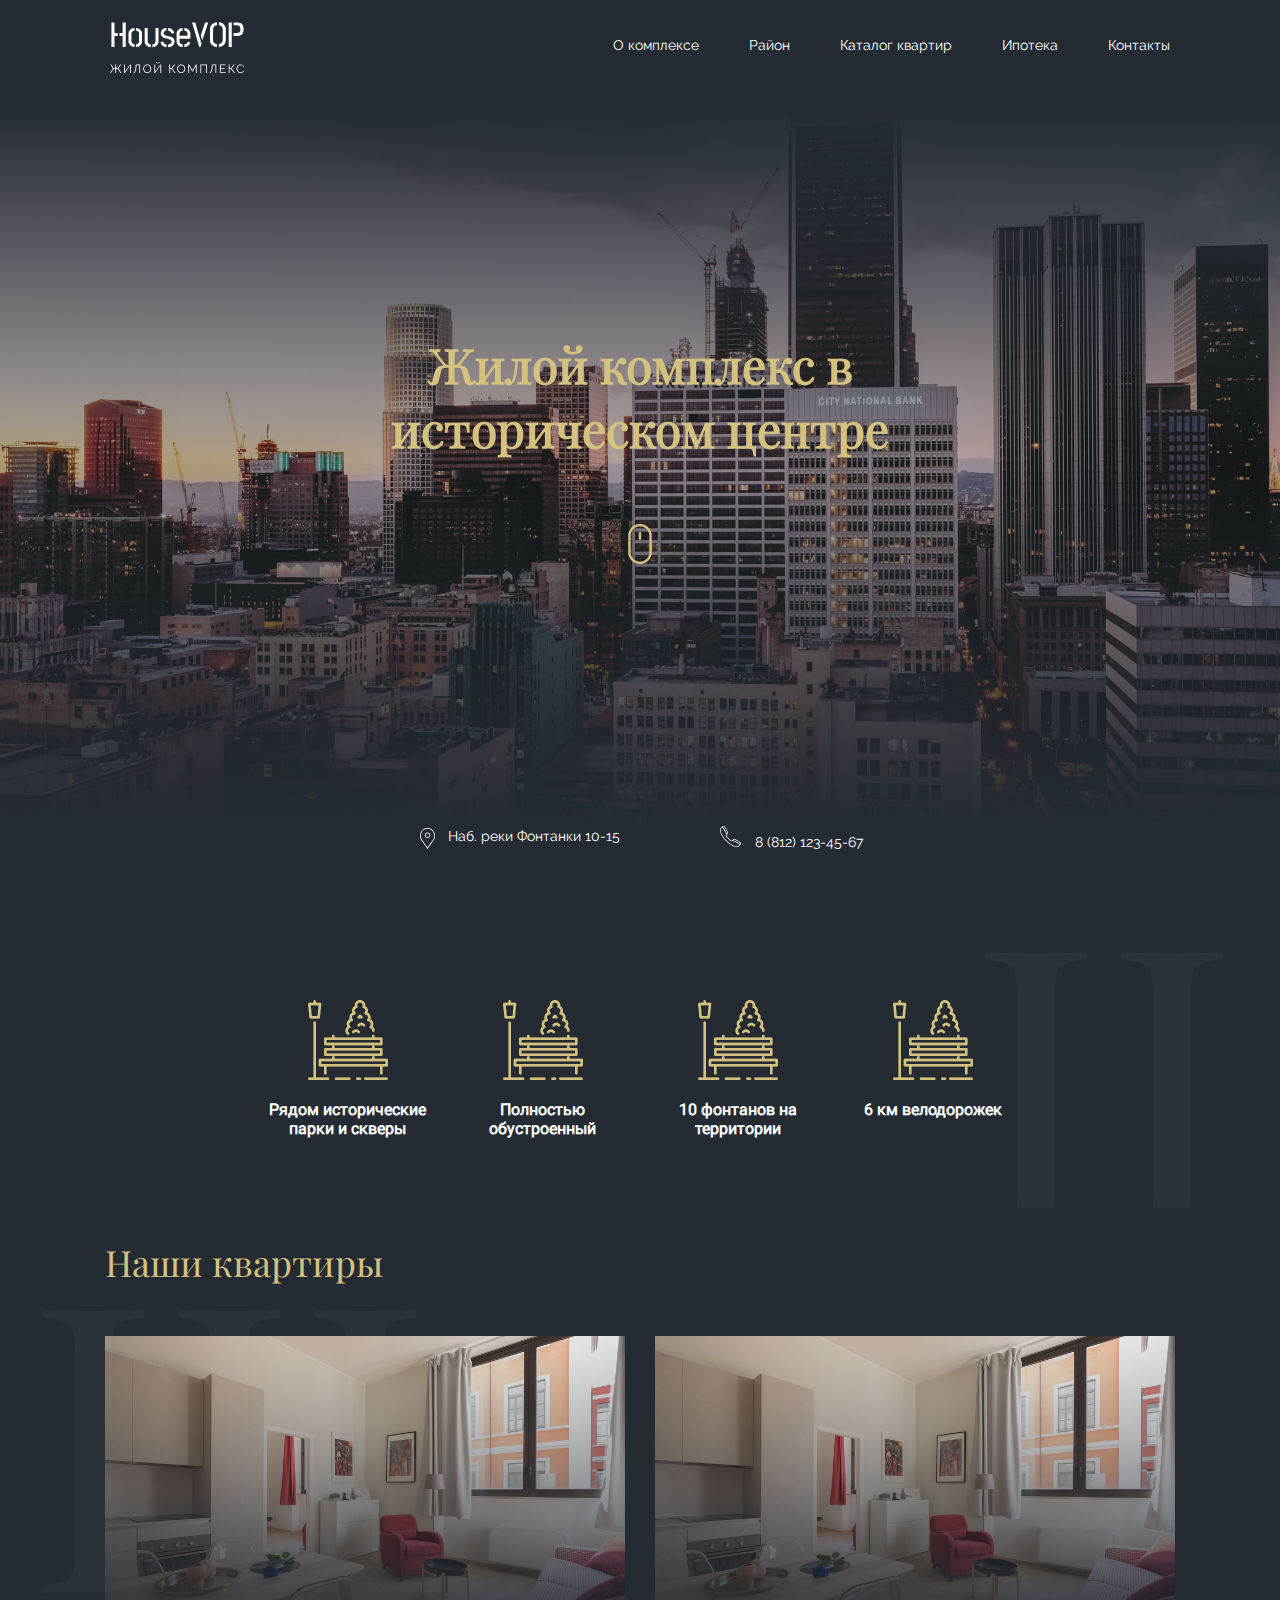
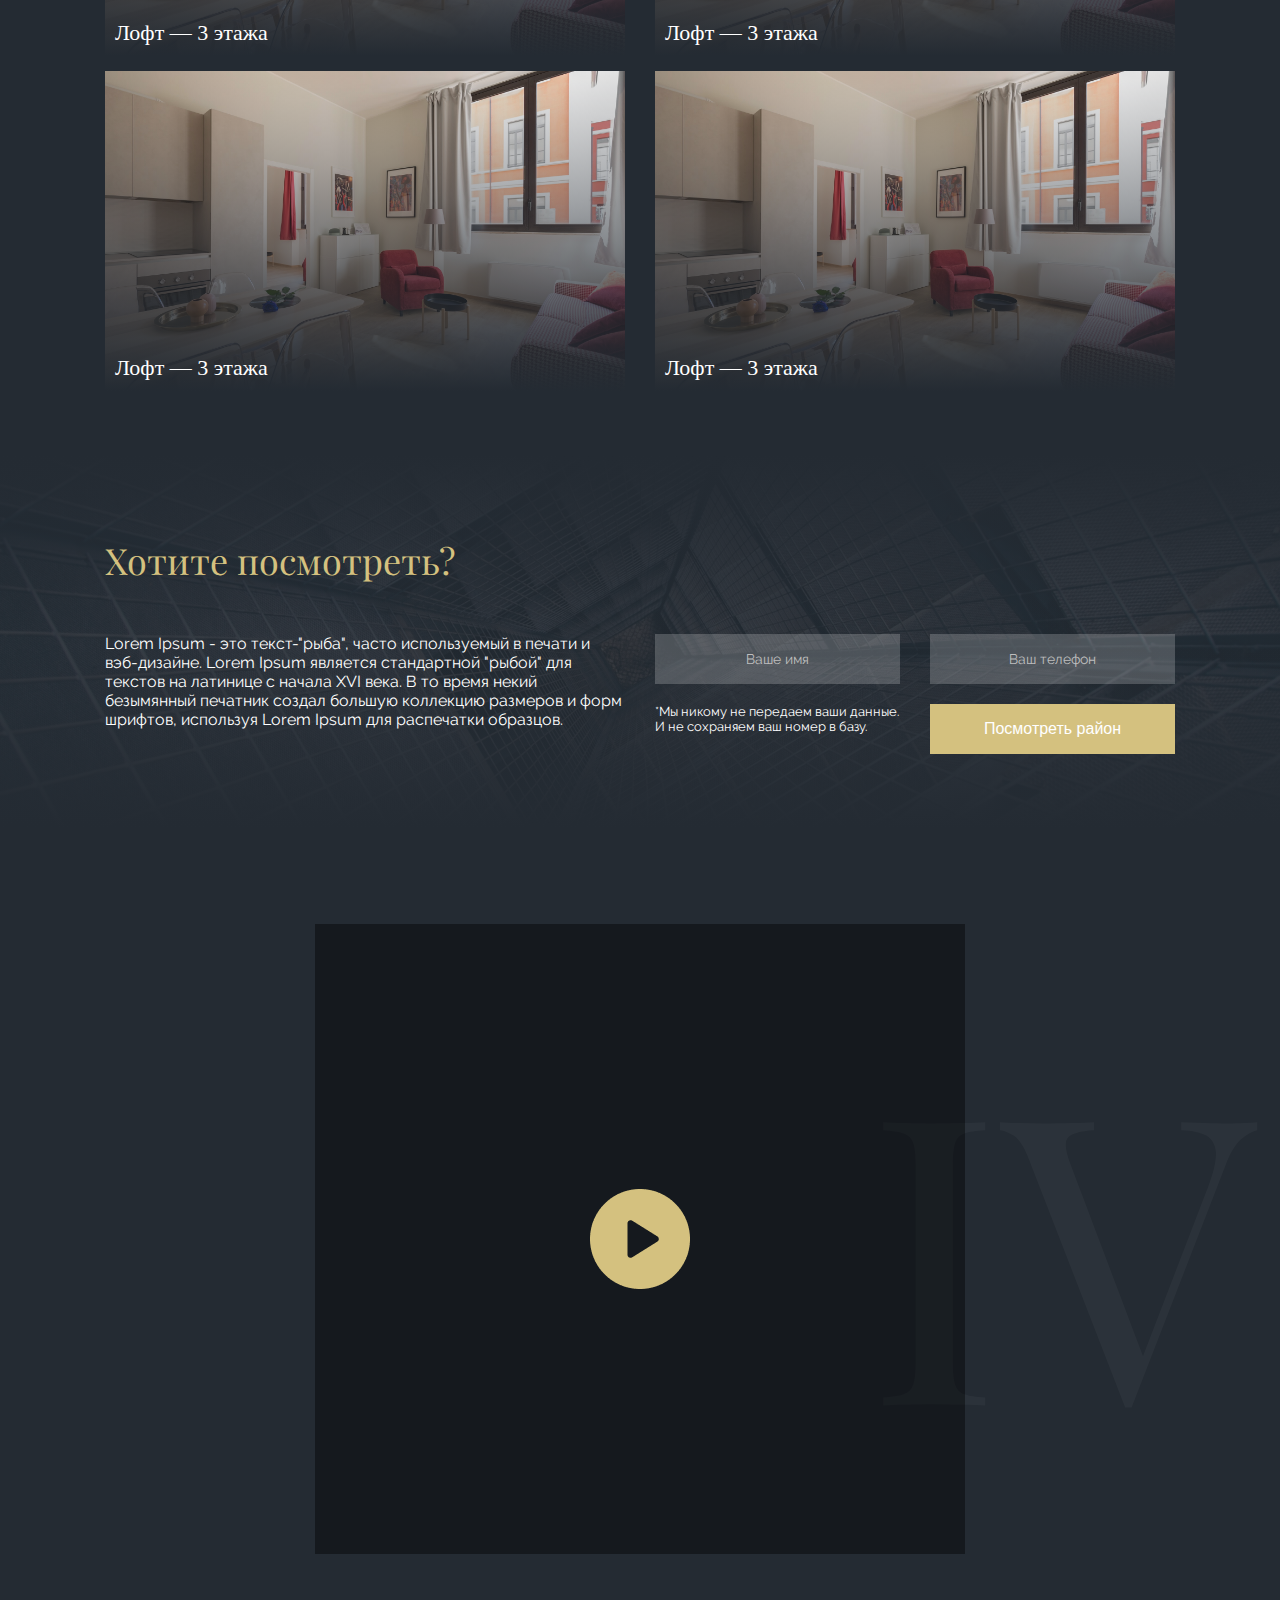
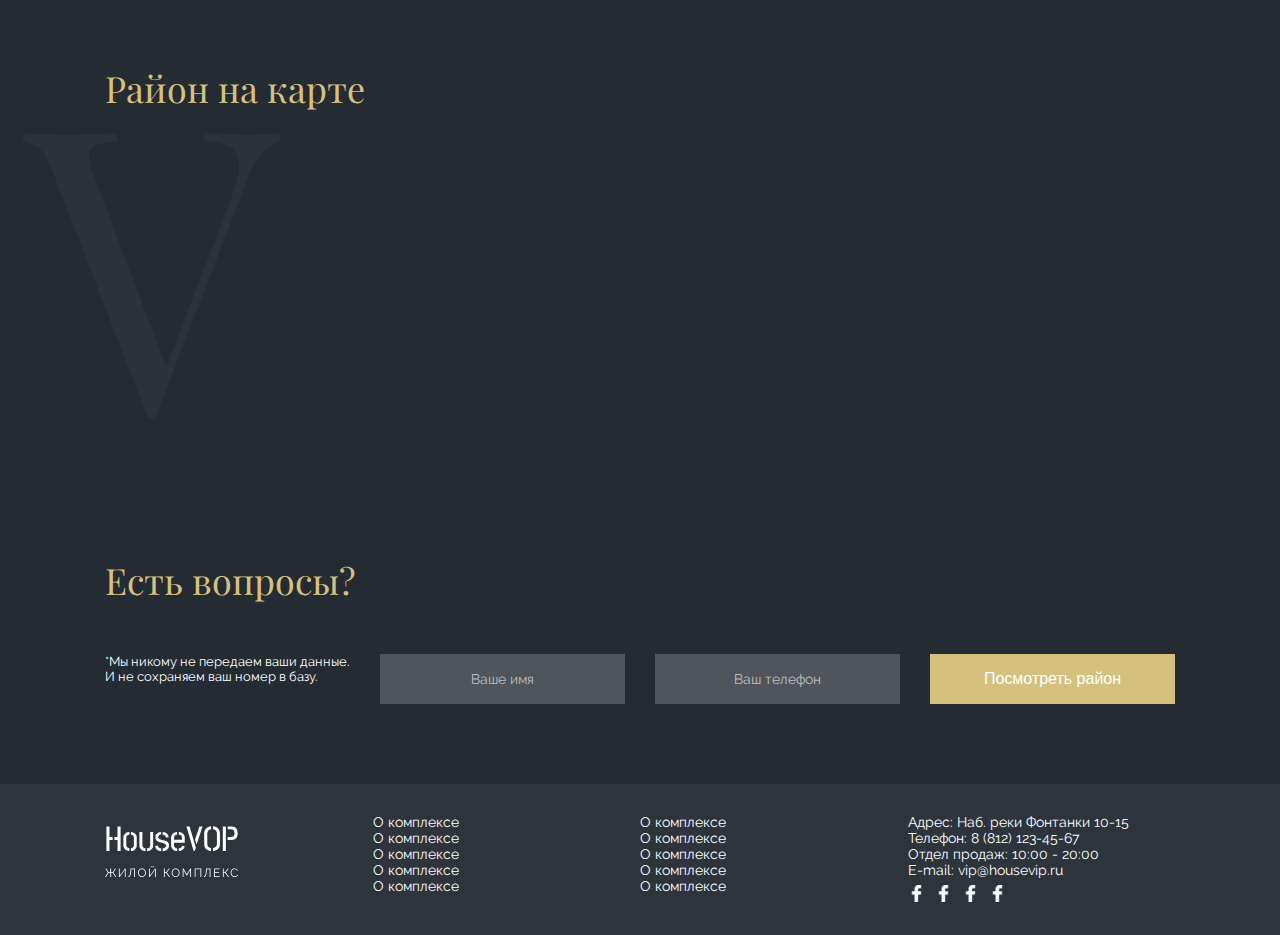
==== commit 6d50772d: "add responsive" ====
--- a/index.html
+++ b/index.html
@@ -23,6 +23,10 @@
 		</div>
 
 		<nav>
+
+			<div class="resp_hum">
+				<img src="images/hum.png">
+			</div>
 			<ul>
 				<li>
 					<a href="">О комплексе</a>
@@ -114,6 +118,11 @@
 	<div class="info_tabs_fluid">
 		
 		<div class="info_tabs_box">
+
+			<div class="section_number">
+				<span>II</span>
+			</div>
+
 			<div class="info_tab">
 				<a href="">
 					<img src="images/bench.png" alt="">
@@ -144,9 +153,7 @@
 		</div>
 
 
-		<div class="section_number">
-			<span>II</span>
-		</div>
+		
 	</div>
 
 
@@ -268,7 +275,7 @@
 <section id="map_section">
 
 	<div class="section_number">
-				<span>V</span>
+			<span>V</span>
 		</div>
 
 	<div class="map_fluid">
--- a/css/main.css
+++ b/css/main.css
@@ -135,6 +135,11 @@
     footer .footer_social a img {
       height: 17px; }
 
+.resp_hum {
+  display: none; }
+  .resp_hum img {
+    width: 25px; }
+
 .common_width {
   max-width: 1100px;
   margin: 0 auto; }
@@ -156,16 +161,19 @@
     left: 50%;
     transform: translateX(-50%);
     align-items: center; }
-    #main_wrapper .home_contact_info_fluids > div:first-child {
-      margin-right: 100px; }
-    #main_wrapper .home_contact_info_fluids > div img {
-      padding-right: 10px;
-      height: 21px;
-      object-fit: contain; }
-    #main_wrapper .home_contact_info_fluids > div a, #main_wrapper .home_contact_info_fluids > div span {
-      color: #fff;
-      font-family: "Conv_Raleway-Regular";
-      font-size: 14px; }
+    #main_wrapper .home_contact_info_fluids > div {
+      display: flex; }
+      #main_wrapper .home_contact_info_fluids > div:first-child {
+        margin-right: 100px; }
+      #main_wrapper .home_contact_info_fluids > div img {
+        padding-right: 10px;
+        height: 21px;
+        object-fit: contain; }
+      #main_wrapper .home_contact_info_fluids > div a, #main_wrapper .home_contact_info_fluids > div span {
+        color: #fff;
+        font-family: "Conv_Raleway-Regular";
+        font-size: 14px;
+        white-space: nowrap; }
   #main_wrapper .slider_fluid {
     height: 100%;
     display: flex;
@@ -194,12 +202,13 @@
   padding-top: 30px; }
 
 .info_tabs_fluid {
-  position: relative; }
+  position: relative;
+  overflow: hidden; }
   .info_tabs_fluid .section_number {
     position: absolute;
     top: 50%;
     transform: translateY(-50%);
-    right: 8%;
+    right: -25%;
     z-index: 1; }
     .info_tabs_fluid .section_number span {
       font-size: 400px;
@@ -441,4 +450,118 @@
       height: 300px;
       object-fit: cover; }
 
+@media only screen and (max-width: 992px) {
+  .section_number {
+    display: none !important; }
+
+  #header .header_fluid nav ul {
+    flex-direction: column; }
+
+  #header .header_fluid {
+    align-items: flex-start; }
+
+  #main_wrapper .home_contact_info_fluids > div:first-child {
+    margin-right: 39px; }
+
+  .rooms_fluid .rooms_box_wrapper .rooms_box a {
+    height: 235px; }
+
+  #main_wrapper .slider_fluid .home_info_slider > div h2 a {
+    font-size: 30px; }
+
+  #form_section {
+    padding: 0px 0; }
+
+  #header .header_fluid .logo a img {
+    width: 90px; }
+
+  .resp_hum {
+    display: block;
+    text-align: right; }
+
+  #header .header_fluid nav ul {
+    display: none;
+    text-align: center; }
+
+  #header .header_fluid nav ul li:not(:last-child) {
+    margin-right: 0; } }
+@media only screen and (max-width: 768px) {
+  footer .footer_fluid > div {
+    flex: 0 0 50%;
+    max-width: 50%;
+    display: flex;
+    justify-content: center;
+    margin-bottom: 20px; }
+
+  footer .footer_fluid {
+    display: flex;
+    flex-wrap: wrap;
+    justify-content: center; }
+
+  #main_wrapper .home_contact_info_fluids {
+    align-items: flex-start;
+    flex-direction: column; }
+    #main_wrapper .home_contact_info_fluids > div {
+      margin-bottom: 5px;
+      margin-right: 0; }
+
+  .form_box > div {
+    flex: 0 0 100%;
+    max-width: 100%;
+    margin-bottom: 20px; }
+
+  .common_title {
+    margin-bottom: 30px;
+    padding-top: 30px;
+    font-size: 26px; }
+
+  #main_wrapper .slider_fluid .home_info_slider {
+    width: 95%; }
+
+  .form_box {
+    flex-direction: column; }
+
+  .form_inputs form.question_form > div {
+    flex: 0 0 100%;
+    max-width: 100%; }
+
+  .form_inputs form.question_form {
+    flex-wrap: wrap; }
+
+  .form_inputs form > div button {
+    font-size: 13px; }
+
+  #video_section {
+    padding: 10px 0; }
+
+  #video_section {
+    padding: 10px 0; }
+
+  .video_decor img {
+    width: 50px; }
+
+  #question {
+    padding: 0px 0 20px; } }
+@media only screen and (max-width: 576px) {
+  .info_tabs_fluid .info_tabs_box {
+    flex-wrap: wrap;
+    padding: 0px 10px; }
+
+  .info_tabs_fluid .info_tabs_box .info_tab a h3 {
+    font-size: 16px; }
+
+  .rooms_fluid .rooms_box_wrapper .rooms_box {
+    max-width: 100%;
+    flex: 0 0 100%;
+    margin-bottom: 15px; }
+
+  .info_tabs_fluid .info_tabs_box .info_tab {
+    max-width: 50%;
+    flex: 0 0 50%;
+    margin-bottom: 30px; }
+
+  footer .footer_fluid > div {
+    flex: 0 0 100%;
+    max-width: 100%; } }
+
 /*# sourceMappingURL=main.css.map */
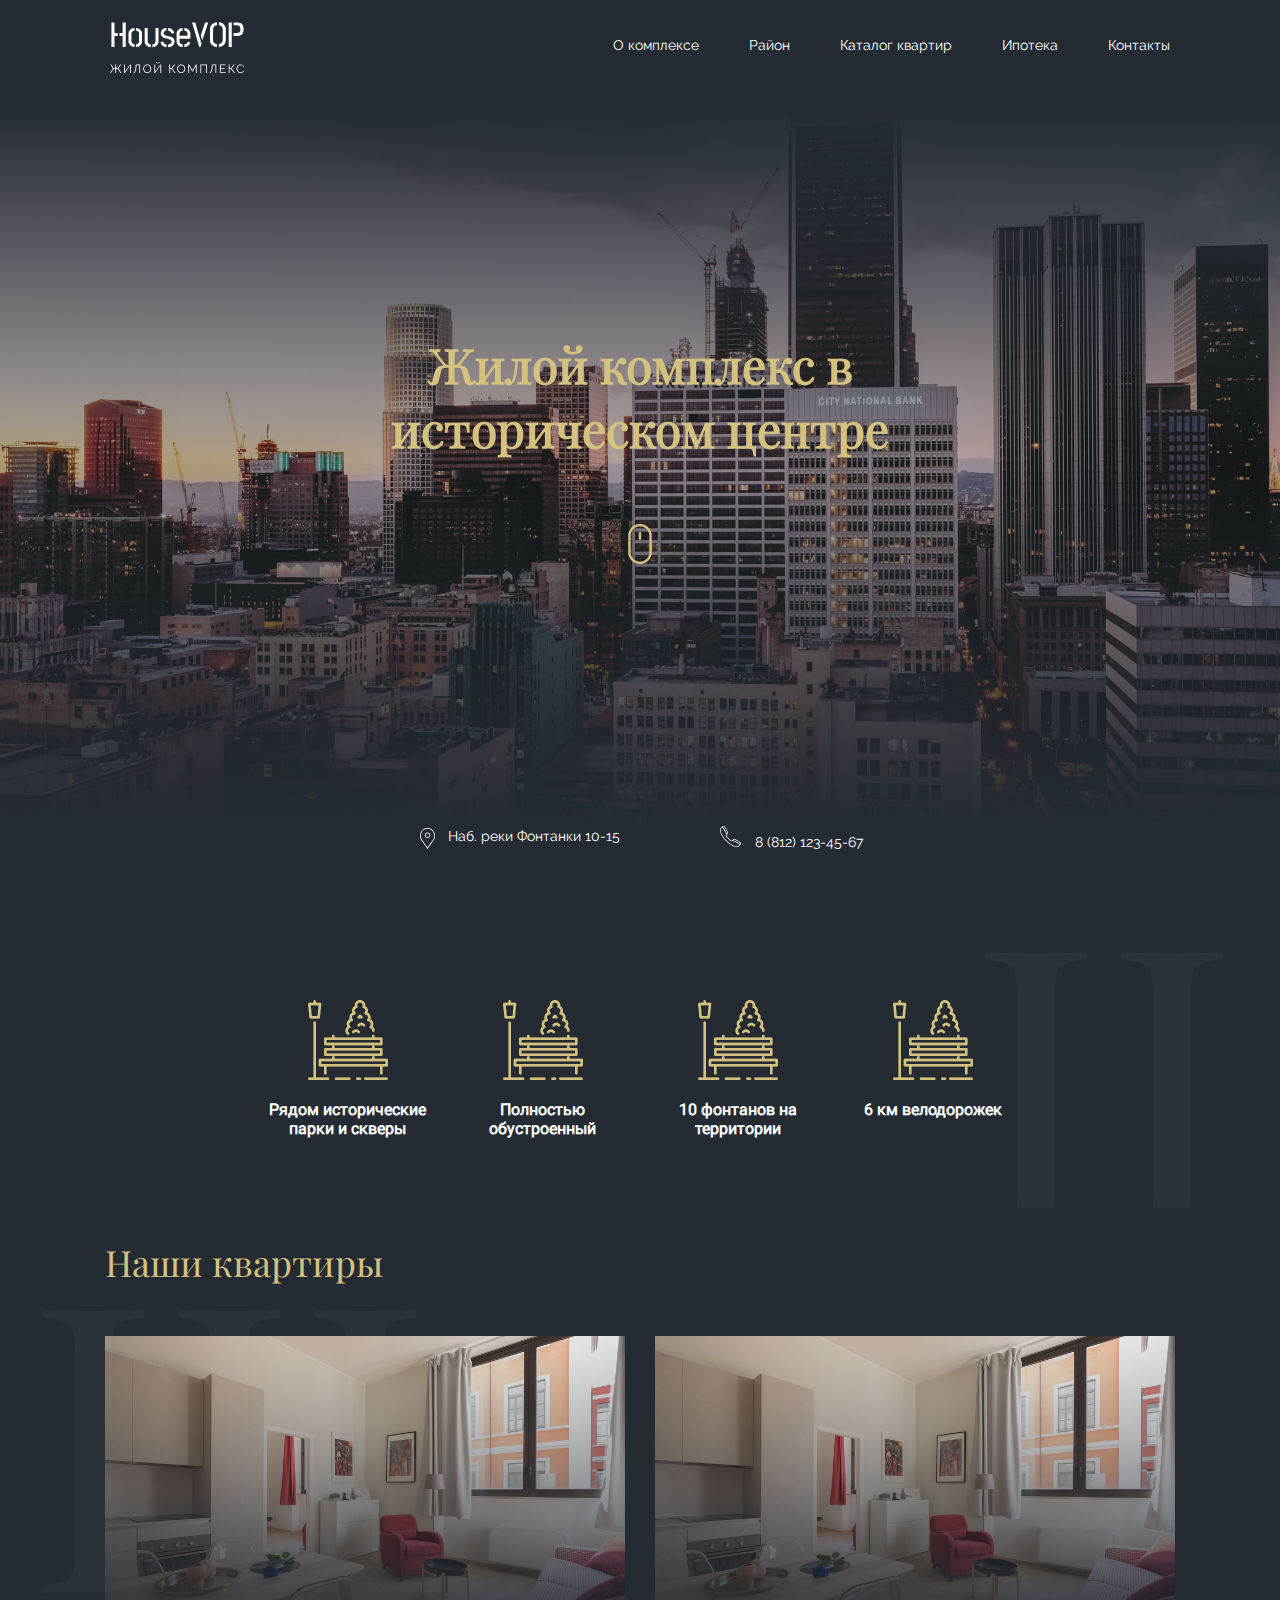
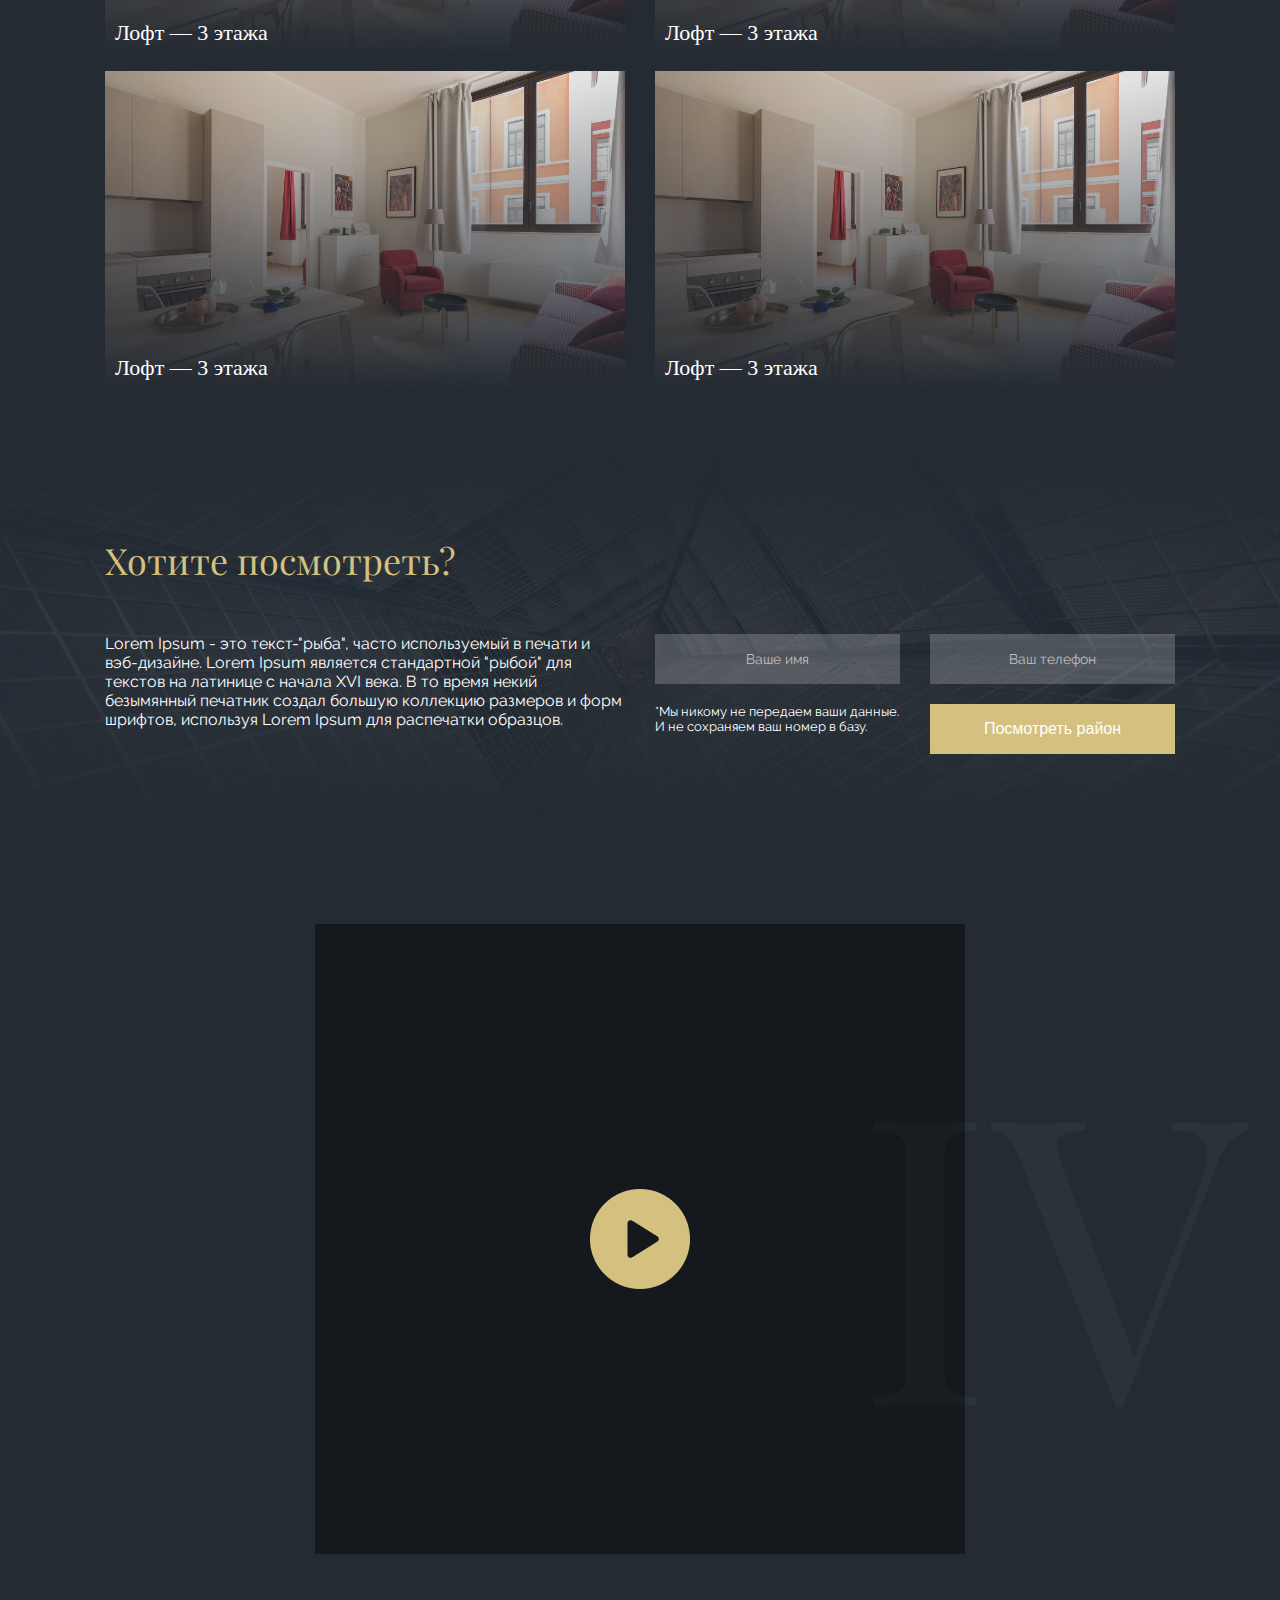
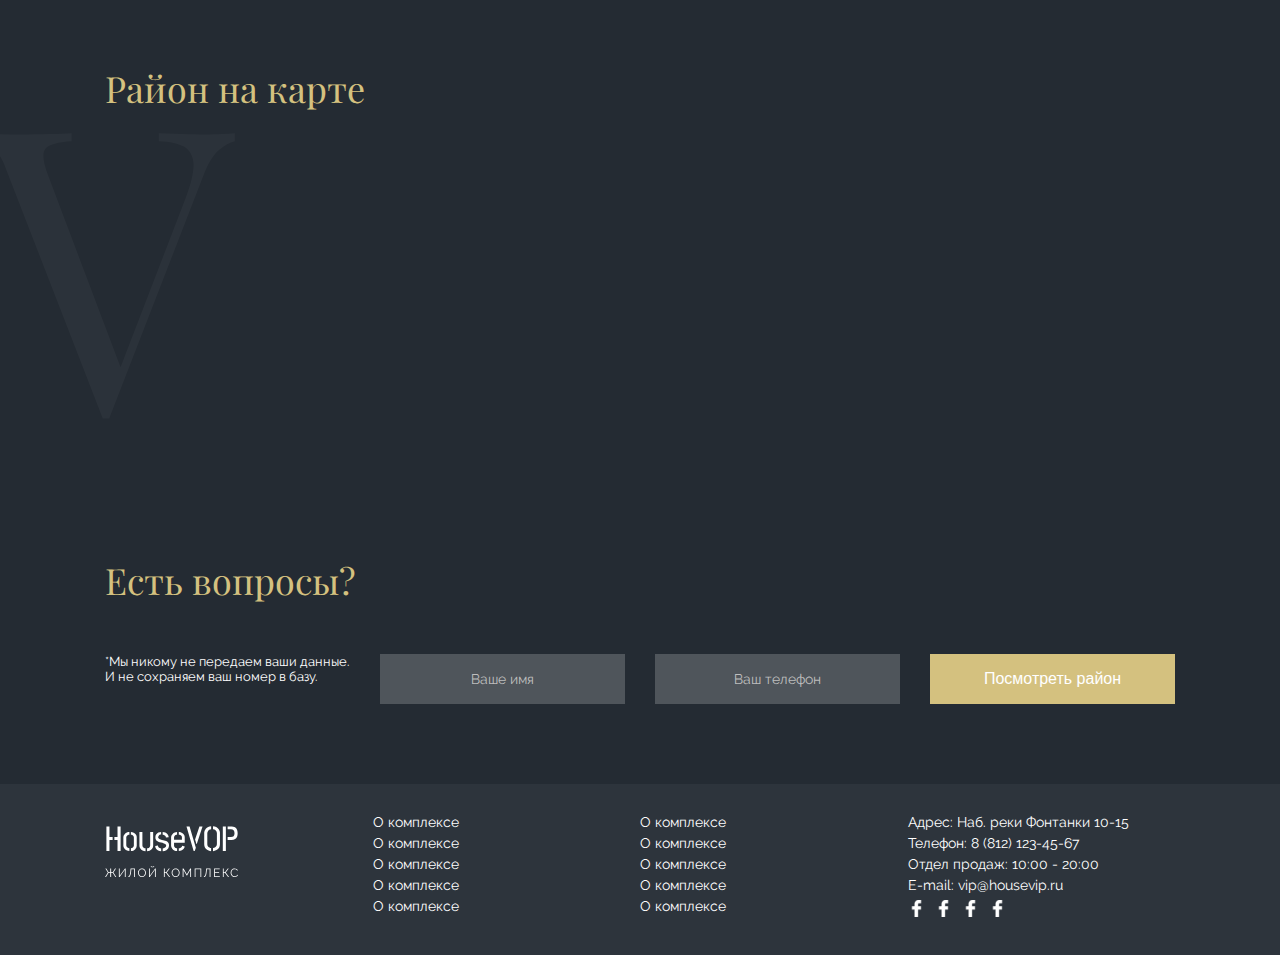
==== commit 1b95b780: "add resp bugs" ====
--- a/index.html
+++ b/index.html
@@ -24,8 +24,9 @@
 
 		<nav>
 
-			<div class="resp_hum">
+			<div class="resp_hum ">
 				<img src="images/hum.png">
+				<img src="images/close1.png">
 			</div>
 			<ul>
 				<li>
@@ -274,11 +275,12 @@
 
 <section id="map_section">
 
-	<div class="section_number">
+	
+
+	<div class="map_fluid">
+		<div class="section_number">
 			<span>V</span>
 		</div>
-
-	<div class="map_fluid">
 
 		<div class="common_title">
 			<span>Район на карте</span>
--- a/css/main.css
+++ b/css/main.css
@@ -120,7 +120,8 @@
       footer .footer_fluid > div ul li {
         color: #fff;
         font-family: "Conv_Raleway-Regular";
-        font-size: 14px; }
+        font-size: 14px;
+        margin-bottom: 5px; }
         footer .footer_fluid > div ul li a {
           color: #fff;
           font-family: "Conv_Raleway-Regular";
@@ -136,9 +137,17 @@
       height: 17px; }
 
 .resp_hum {
-  display: none; }
+  display: none;
+  height: 30px; }
   .resp_hum img {
-    width: 25px; }
+    width: 25px;
+    margin-left: auto; }
+  .resp_hum img:last-child {
+    display: none; }
+  .resp_hum.active img:first-child {
+    display: none; }
+  .resp_hum.active img:last-child {
+    display: block; }
 
 .common_width {
   max-width: 1100px;
@@ -384,7 +393,7 @@
     position: relative; }
     #video_section .video_fluid .section_number {
       position: absolute;
-      right: 2%;
+      left: 67%;
       top: 50%;
       z-index: 1;
       transform: translateY(-50%); }
@@ -425,10 +434,11 @@
 
 #map_section {
   padding: 30px 0;
-  position: relative; }
+  position: relative;
+  overflow: hidden; }
   #map_section .section_number {
     position: absolute;
-    left: 2%;
+    left: -10%;
     top: 50%;
     z-index: 1;
     transform: translateY(-50%); }
@@ -484,7 +494,10 @@
     text-align: center; }
 
   #header .header_fluid nav ul li:not(:last-child) {
-    margin-right: 0; } }
+    margin-right: 0; }
+
+  #about {
+    padding-top: 70px; } }
 @media only screen and (max-width: 768px) {
   footer .footer_fluid > div {
     flex: 0 0 50%;
